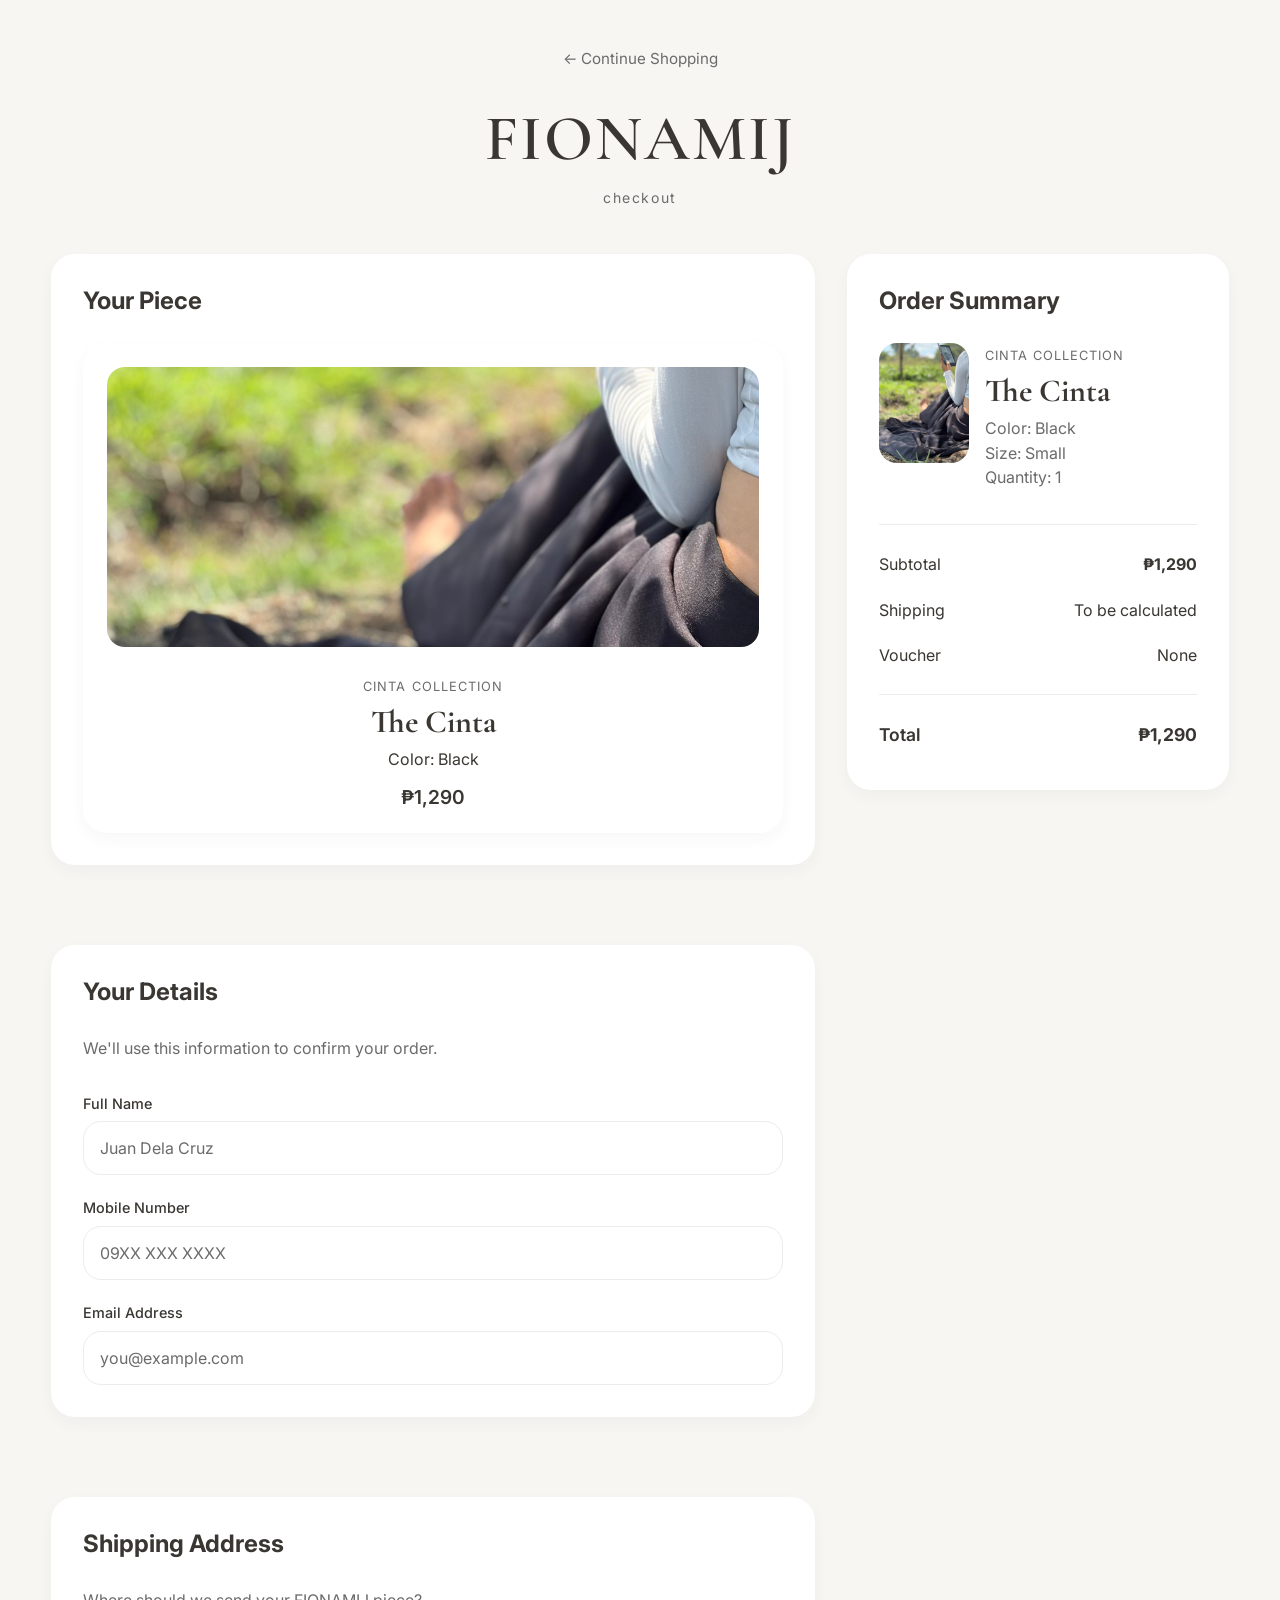
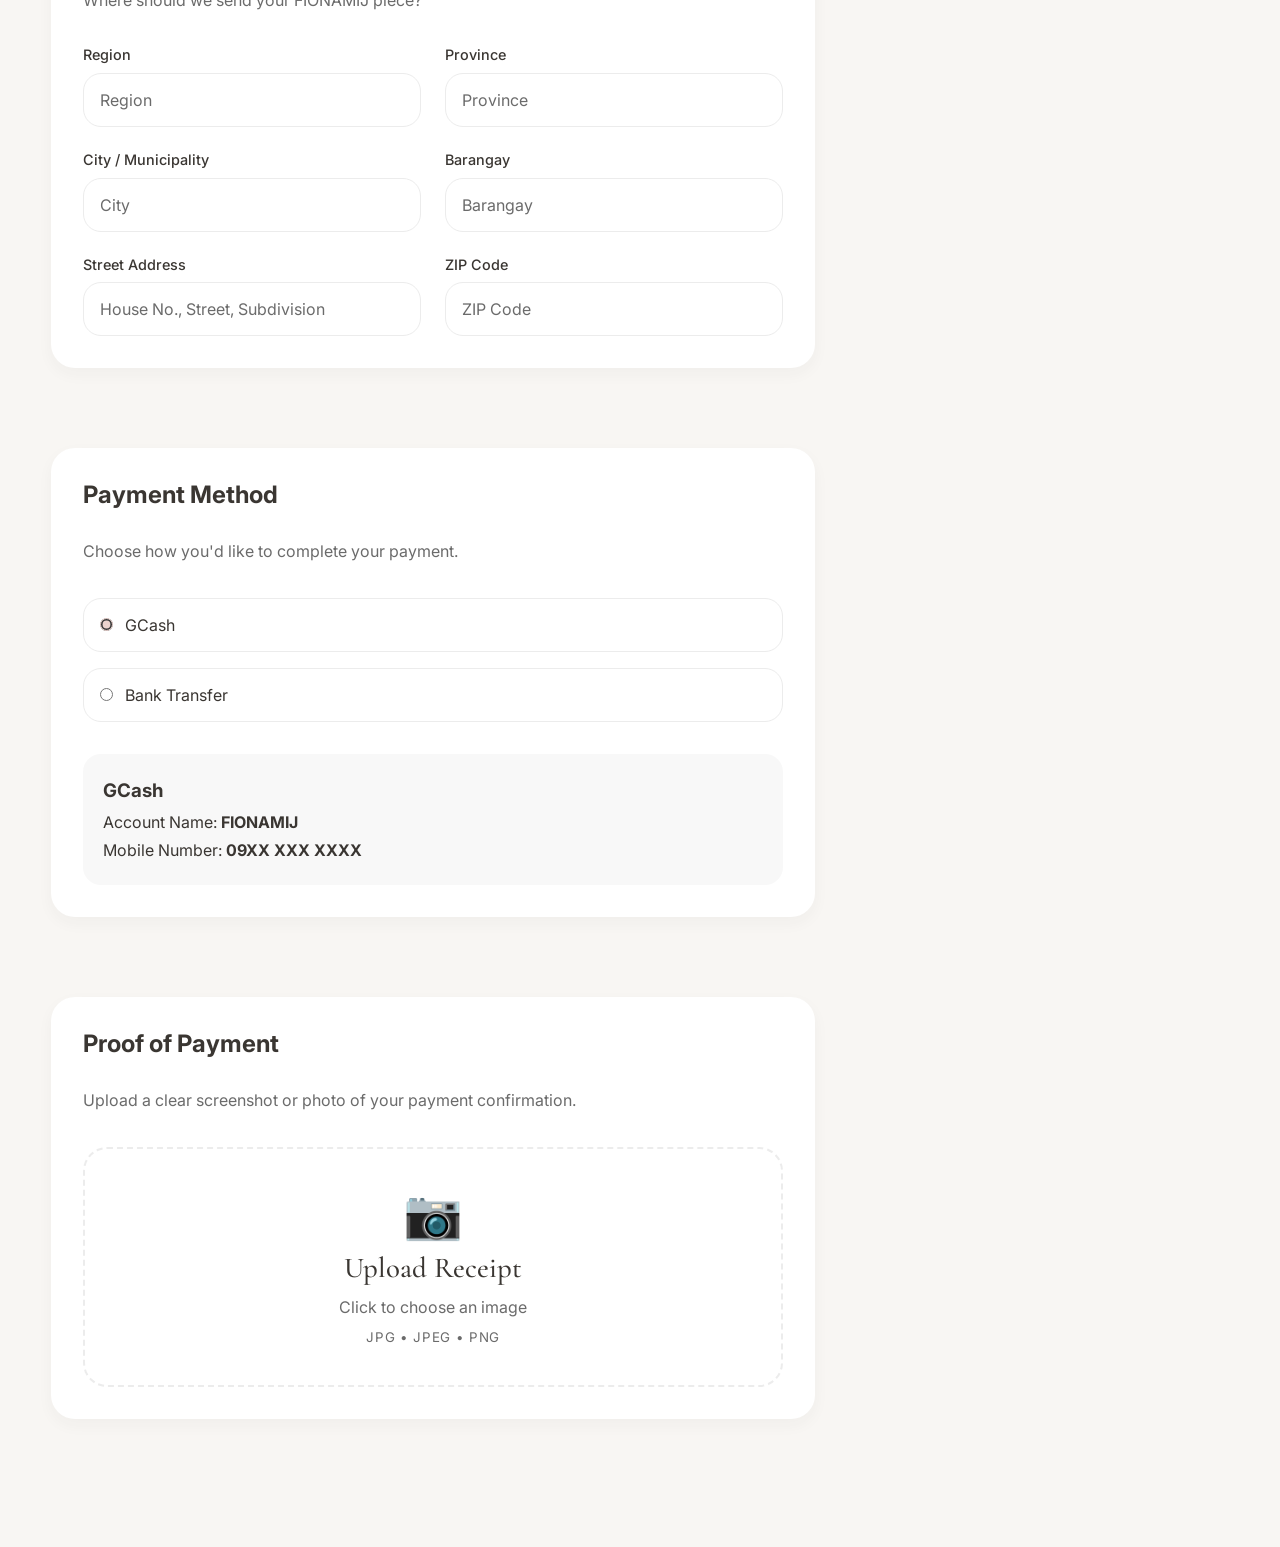
==== checkout.html @ 2c6d367d "FionamijV2: Front-end complete,BO archP" ====
<!DOCTYPE html>
<html lang="en">

<head>

    <meta charset="UTF-8">
    <meta name="viewport"
          content="width=device-width, initial-scale=1.0">

    <title>
        Checkout | FIONAMIJ
    </title>

    <!-- Google Fonts -->
    <link rel="preconnect"
          href="https://fonts.googleapis.com">

    <link rel="preconnect"
          href="https://fonts.gstatic.com"
          crossorigin>

    <link
        href="https://fonts.googleapis.com/css2?family=Cormorant+Garamond:wght@400;500;600&family=Inter:wght@300;400;500;600&display=swap"
        rel="stylesheet">

    <!-- CSS -->
    <link rel="stylesheet"
          href="assets/css/tokens.css">

    <link rel="stylesheet"
          href="assets/css/components.css">

    <link rel="stylesheet"
          href="assets/css/animations.css">

    <link rel="stylesheet"
          href="assets/css/style.css">

</head>

<body>

<main class="checkout-page">

     <div class="container">

        <!--==========================================
        CHECKOUT HEADER
        ==========================================-->

        <header class="checkout-header">

            <a href="index.html" class="back-link">

                ← Continue Shopping

            </a>

            <h1>

                FIONAMIJ

            </h1>

            <p class="tagline">

                Checkout

            </p>

        </header>

        <!--==========================================
        CHECKOUT LAYOUT
        ==========================================-->

        <div class="checkout-layout">

            <!--======================================
            MAIN CONTENT
            ======================================-->

            <div class="checkout-main">

                <!--======================================
                PRODUCT SUMMARY
                ======================================-->

                <section class="checkout-section">

                    <div class="checkout-card">

                        <h2 class="section-title">

                            Your Piece

                        </h2>

                        <div class="product-summary-card">

                            <div class="product-summary-image">

                                <img
                                    id="checkout-product-image"
                                    src="assets/images/cinta-black.jpg"
                                    alt="The Cinta wrap skirt in Black"
                                    loading="lazy"
                                    decoding="async">

                            </div>

                            <div class="product-summary-details">

                                <p class="product-collection">

                                    Cinta Collection

                                </p>

                                <h3 class="product-name">

                                    The Cinta

                                </h3>

                                <p class="product-color">

                                    Color:
                                    <span id="checkout-color">

                                        Black

                                    </span>

                                </p>

                                <p class="product-price">

                                    ₱1,290

                                </p>

                            </div>

                        </div>

                    </div>

                </section>

                <!--======================================
                CUSTOMER INFORMATION
                ======================================-->

                <section class="checkout-section">

                    <div class="checkout-card">

                        <h2 class="section-title">

                            Your Details

                        </h2>

                        <p class="checkout-description">

                            We'll use this information to confirm your order.

                        </p>

                        <form class="checkout-form">

                            <div class="form-group">

                                <label for="customer-name">

                                    Full Name

                                </label>

                                <input
                                    type="text"
                                    id="customer-name"
                                    name="customer-name"
                                    placeholder="Juan Dela Cruz"
                                    autocomplete="name"
                                    required>

                            </div>

                            <div class="form-group">

                                <label for="customer-mobile">

                                    Mobile Number

                                </label>

                                <input
                                    type="tel"
                                    id="customer-mobile"
                                    name="customer-mobile"
                                    placeholder="09XX XXX XXXX"
                                    autocomplete="tel"
                                    required>

                            </div>

                            <div class="form-group">

                                <label for="customer-email">

                                    Email Address

                                </label>

                                <input
                                    type="email"
                                    id="customer-email"
                                    name="customer-email"
                                    placeholder="you@example.com"
                                    autocomplete="email"
                                    required>

                            </div>

                        </form>

                    </div>

                </section>

                <!--==========================================
                SHIPPING ADDRESS
                 ==========================================-->

                <section class="checkout-section">

                    <div class="checkout-card">

                        <h2 class="section-title">

                            Shipping Address

                        </h2>

                        <p class="checkout-description">

                            Where should we send your FIONAMIJ piece?

                        </p>

                        <form class="checkout-form address-grid">

                            <div class="form-group">

                                <label for="region">

                                     Region

                                </label>

                                <input
                                    type="text"
                                    id="region"
                                     placeholder="Region">

                            </div>

                            <div class="form-group">

                                <label for="province">

                                        Province

                                </label>

                                <input
                                        type="text"
                                        id="province"
                                        placeholder="Province">

                            </div>

                            <div class="form-group">

                                <label for="city">

                                    City / Municipality

                                </label>

                                <input
                                        type="text"
                                        id="city"
                                        placeholder="City">

                            </div>

                            <div class="form-group">

                                <label for="barangay">

                                    Barangay

                                </label>

                                <input
                                        type="text"
                                        id="barangay"
                                        placeholder="Barangay">

                            </div>

                            <div class="form-group">

                                <label for="street">

                                    Street Address

                                </label>

                                <input
                                        type="text"
                                        id="street"
                                        placeholder="House No., Street, Subdivision">

                            </div>

                            <div class="form-group">

                                <label for="zipcode">

                                    ZIP Code

                                </label>

                                    <input
                                        type="text"
                                        id="zipcode"
                                        placeholder="ZIP Code">

                            </div>

                        </form>

                    </div>

                </section>

            

                <!--==========================================
                    PAYMENT METHOD
                ==========================================-->

                <section class="checkout-section">

                    <div class="checkout-card">

                        <h2 class="section-title">

                            Payment Method

                         </h2>

                        <p class="checkout-description">

                            Choose how you'd like to complete your payment.

                        </p>

                        <div class="payment-options">

                            <label class="payment-option">

                                <input
                                    type="radio"
                                    name="payment"
                                    value="GCash"
                                    checked>

                                <span>

                                    GCash

                                </span>

                            </label>

                            <label class="payment-option">

                                <input
                                    type="radio"
                                    name="payment"
                                    value="Bank Transfer">

                                <span>

                                    Bank Transfer

                                </span>

                            </label>

                        </div>

                        <div class="payment-details">

                            <h3>

                                GCash

                            </h3>

                            <p>

                                Account Name:
                                <strong>

                                    FIONAMIJ

                                </strong>

                            </p>

                            <p>

                                Mobile Number:
                                <strong>

                                    09XX XXX XXXX

                                </strong>

                            </p>

                        </div>

                     </div>

                </section>

                <!--==========================================
                    PROOF OF PAYMENT
                ==========================================-->

                <section class="checkout-section">

                    <div class="checkout-card">

                        <h2 class="section-title">

                            Proof of Payment

                        </h2>

                        <p class="checkout-description">

                            Upload a clear screenshot or photo of your payment confirmation.

                        </p>

                        <label
                            for="payment-proof"
                            class="upload-area">

                            <div class="upload-icon">

                                📷

                            </div>

                            <img
                                id="receipt-preview"
                                class="receipt-preview"
                                alt="Receipt Preview">
                                

                            <h3 id="upload-title">

                                Upload Receipt

                            </h3>

                            <p id="upload-description">

                                Click to choose an image

                            </p>

                            <small id="upload-formats">

                                JPG • JPEG • PNG

                            </small>

                            <p
                                id="upload-status"
                                class="upload-status">

                                ✓ Receipt uploaded

                            </p>

                            <input
                                type="file"
                                id="payment-proof"
                                accept="image/*"
                                hidden>

                        </label>

                    </div>

                </section>

            </div>

                <!--======================================
                SIDEBAR
                ======================================-->

            <aside class="checkout-sidebar">

                <!--==================================
                ORDER SUMMARY
                ==================================-->
                <section class="checkout-section">

                    <div class="checkout-card">

                        <h2 class="section-title">

                            Order Summary

                        </h2>


                        <div class="summary-product">

                            <img
                            id="summary-product-image"
                            src="assets/images/cinta-black.jpg"
                            alt="The Cinta"
                            class="summary-image">

                            <div class="summary-details">

                                <p class="product-collection">

                                    Cinta Collection

                                </p>

                                <h3 class="product-name">

                                    The Cinta

                                </h3>

                                <p>

                                    Color:
                                    <span id="summary-color">

                                        Black

                                    </span>

                                </p>

                                <p>

                                    Size:
                                    <span id="summary-size">

                                        Small

                                    </span>

                                </p>

                                <p>

                                    Quantity:
                                    <span id="summary-quantity">

                                        1

                                    </span>

                                </p>

                            </div>

                        </div>
  
                        <hr>

                        <div class="summary-row">

                            <span>

                                Subtotal

                            </span>

                            <strong id="summary-subtotal">

                                ₱1,290

                            </strong>   

                        </div>

                        <div class="summary-row">

                            <span>

                                Shipping

                            </span>

                            <span>

                                To be calculated

                            </span>

                        </div>

                        <div class="summary-row">

                            <span>

                                Voucher

                            </span>

                            <span>

                                None

                            </span>

                        </div>

                        <hr>

                        <div class="summary-row total">

                            <span>

                                Total

                            </span>

                            <strong id="summary-total">

                                ₱1,290

                            </strong>

                        </div>

                    </div>

                </section>

            </aside>

        </div>

    </div>

</main>

<script src="assets/js/utils.js" defer></script>
<script src="assets/js/api.js" defer></script>
<script src="assets/js/ui.js" defer></script>
<script src="assets/js/checkout.js" defer></script>

</body>

</html>
---- assets/css/tokens.css ----
/*==========================================
  FIONAMIJ DESIGN SYSTEM
==========================================*/

:root{

    /* ==========================
       BRAND COLORS
    ========================== */

    --color-ivory: #F8F6F3;
    --color-sage: #C7D2C0;
    --color-blush: #EBD2CE;
    --color-sand: #E6D7C3;

    /* ==========================
       SEMANTIC COLORS
    ========================== */

    --bg: var(--color-ivory);
    --surface: #FFFFFF;

    --primary: var(--color-blush);
    --secondary: var(--color-sage);
    --accent: var(--color-sand);

    --text: #3A3632;
    --text-light: #6B6B6B;

    --border: #ECECEC;

    /* ==========================
       NEUTRALS
    ========================== */

    --white: #FFFFFF;
    --black: #2B2B2B;

    --gray-100: #F8F8F8;
    --gray-200: #ECECEC;
    --gray-300: #DADADA;
    --gray-500: #8A8A8A;

    /* ==========================
       BORDER RADIUS
    ========================== */

    --radius-sm: 12px;
    --radius-md: 18px;
    --radius-lg: 24px;

    /* ==========================
       SHADOWS
    ========================== */

    --shadow-sm: 0 6px 16px rgba(43,43,43,.04);
    --shadow-md: 0 12px 28px rgba(43,43,43,.06);
    --shadow-lg: 0 18px 40px rgba(43,43,43,.08);

    /* ==========================
       ANIMATION
    ========================== */

    --transition-fast: .2s ease;
    --transition: .3s ease;
    --transition-slow: .5s ease;

}

/*==========================================
  DARK MODE
==========================================*/

@media (prefers-color-scheme: dark){

:root{

    --bg: #171717;
    --surface: #242424;

    --text: #F7F7F7;
    --text-light: #BDBDBD;

    --border: #3A3A3A;

}

}
---- assets/css/components.css ----
.card{

background:var(--surface);

border-radius:var(--radius-lg);

box-shadow:var(--shadow);

padding:24px;

margin-top:32px;

}

/*==========================================
FORM COMPONENTS
==========================================*/

.checkout-description{

    color:var(--text-light);
    line-height:1.8;
    margin-bottom:2rem;

}

.checkout-form{

    display:flex;
    flex-direction:column;
    gap:1.5rem;

}

.form-group{

    display:flex;
    flex-direction:column;
    gap:.6rem;

}

.form-group label{

    font-size:.9rem;
    font-weight:500;

}

.form-group input{

    width:100%;

    padding:1rem;

    border:1px solid var(--border);

    border-radius:var(--radius-md);

    background:var(--surface);

    color:var(--text);

    font:inherit;

    transition:var(--transition);

}

.form-group input::placeholder{

    color:var(--text-light);

}

.form-group input:focus{

    outline:none;

    border-color:var(--primary);

    box-shadow:0 0 0 4px rgba(235,210,206,.25);

}

/*==========================================
CHECKOUT CARD
==========================================*/

.checkout-card{

    background:var(--surface);

    padding:2rem;

    border-radius:var(--radius-lg);

    box-shadow:var(--shadow-sm);

}

/*==========================================
ORDER SUMMARY
==========================================*/

.summary-product{

    display:flex;
    gap:1rem;
    align-items:flex-start;
    margin-bottom:2rem;

}

.summary-image{

    width:90px;
    aspect-ratio:3/4;
    object-fit:cover;
    border-radius:var(--radius-md);

}

.summary-details{

    flex:1;

}

.summary-details p{

    margin:.3rem 0;
    color:var(--text-light);

}

.summary-row{

    display:flex;
    justify-content:space-between;
    align-items:center;
    padding:.8rem 0;

}

.summary-row.total{

    font-size:1.1rem;
    font-weight:600;

}

.checkout-card hr{

    border:none;
    border-top:1px solid var(--border);
    margin:1rem 0;

}

/*==========================================
PAYMENT
==========================================*/

.payment-options{

    display:flex;
    flex-direction:column;
    gap:1rem;
    margin-bottom:2rem;

}

.payment-option{

    display:flex;
    align-items:center;
    gap:.75rem;

    padding:1rem;

    border:1px solid var(--border);

    border-radius:var(--radius-md);

    cursor:pointer;

    transition:var(--transition);

}

.payment-option:hover{

    border-color:var(--primary);

}

.payment-option input{

    accent-color:var(--primary);

}

.payment-details{

    background:var(--gray-100);

    padding:1.25rem;

    border-radius:var(--radius-md);

    line-height:1.8;

}
/*==========================================
PROOF OF PAYMENT
==========================================*/

.upload-area{

    display:flex;
    flex-direction:column;

    justify-content:center;
    align-items:center;

    gap:.75rem;

    min-height:240px;

    padding:2.5rem;

    border:2px dashed var(--border);

    border-radius:var(--radius-lg);

    background:var(--surface);

    cursor:pointer;

    text-align:center;

    transition:
        border-color .3s ease,
        background .3s ease,
        transform .3s ease;

}

.upload-area:hover{

    border-color:var(--primary);

    background:rgba(235,207,203,.12);

    transform:translateY(-2px);

}

.upload-icon{

    font-size:3rem;

    line-height:1;

}

.upload-area h3{

    font-family:'Cormorant Garamond',serif;

    font-size:1.8rem;

    font-weight:500;

    margin:0;

}

.upload-area p{

    color:var(--text-light);

    margin:0;

}

.upload-area small{

    color:var(--text-light);

    letter-spacing:.05em;

}
/*==========================================
RECEIPT PREVIEW
==========================================*/
.receipt-preview{

    display:none;

   max-width:75%;

    max-height:240px;

    object-fit:contain;

    border-radius:16px;

    margin-bottom:1rem;

    transition:.35s ease;

}
/*==========================================
UPLOAD STATUS
==========================================*/

.upload-status{

    display:none;

    margin-top:1rem;

    font-size:.95rem;

    font-weight:600;

    color:#6F8A6B;

}
#upload-title{

    cursor:pointer;

    transition:.25s ease;

}

#upload-title:hover{

    opacity:.7;

}
---- assets/css/animations.css ----
@keyframes fadeUp{

from{

opacity:0;

transform:translateY(20px);

}

to{

opacity:1;

transform:none;

}

}
---- assets/css/style.css ----
*{



    margin:0;

    padding:0;

    box-sizing:border-box;

}

/*==========================================
LAYOUT
==========================================*/



body{

    background:var(--bg);

    color:var(--text);

    font-family:'Inter',sans-serif;

    transition:var(--transition);

    min-height:100vh;

}

.container{

    width:min(1200px, 92%);

    margin-inline:auto;
}

img{

    display:block;

    max-width:100%;

    height:auto;

}



/*==========================================
TYPOGRAPHY
==========================================*/



h1{

    font-family:'Cormorant Garamond',serif;

    font-size:clamp(2.5rem, 5vw, 4rem);

    font-weight:600;

    letter-spacing:2px;

    text-align:center;
}

.tagline{

    text-align:center;

    margin-top:12px;

    margin-bottom:20px;

    color:var(--text-light);

    font-size:14px;

    letter-spacing:1.6px;

    text-transform:lowercase;



}
/*==========================================
 HERO
==========================================*/
.hero{

    min-height:100vh;

    display:flex;

    flex-direction:column;

    justify-content:center;

    align-items:center;

    text-align:center;

    gap:1.75rem;

    padding:2rem;

}

.hero-image{

    width:min(88vw, 360px);

    max-width:320px;

    aspect-ratio:3 / 4;

    background:var(--color-sand);

    border-radius:var(--radius-lg);

    box-shadow:var(--shadow-md);

    overflow:hidden;

    border:1px solid rgba(0,0,0,.04);

}

.hero-title{

    font-family: 'Cormorant Garamond', serif;

    font-size: clamp(2rem, 6vw, 3.2rem);

    font-weight: 500;

    line-height: 1.15;

    letter-spacing: -0.02em;

    max-width: 12ch;

    text-align: center;

    margin: 0 auto;

}

.primary-btn{

     background:var(--primary);

     color:var(--text);

     border:none;

     padding:18px 38px;

     border-radius:999px;

     font-size:.95rem;

     font-weight:600;

     cursor:pointer;

     min-width:220px;

     letter-spacing:.4px;

     box-shadow:var(--shadow-sm);

     transition:

        transform .35s ease,

        box-shadow .35s ease,

        background .35s ease;

}

.primary-btn:hover{

    transform:translateY(-4px);

    box-shadow:var(--shadow-lg);
}

/*==========================================

 COLLECTION STORY

==========================================*/



.collection-story{

    padding-block:7rem;

    padding-inline:2rem;

    max-width:640px;

    margin:auto;

    text-align:center;

}

.eyebrow{

    letter-spacing:.25em;

    font-size:.75rem;

    color:var(--text-light);

    margin-bottom:1rem;
}

.collection-story h2{

    font-family:'Cormorant Garamond',serif;

    font-size:clamp(2.2rem,6vw,3.5rem);

    margin-bottom:.5rem;
}

.collection-story h3{

    font-size:1rem;

    font-weight:500;

    color:var(--primary);

    margin-bottom:2rem;



}

.story{

    line-height:2;

    color:var(--text-light);

    max-width:520px;

    margin:auto;
}
/*==========================================
PIECES
==========================================*/
.pieces{
    padding-block:7rem ;

    padding-inline:2rem;

    text-align:center;
}
.pieces h2{
    font-family:'Cormorant Garamond', serif;

    font-size:clamp(2rem,6vw,3rem);

    margin-top:.5rem;

    margin-bottom:1rem;



}
.pieces-intro{
    max-width:34rem;

    margin:0 auto 3rem;

    line-height:1.8;

    color:var(--text-light);



}

.pieces-grid{
    display:grid;

    grid-template-columns:

        repeat(auto-fit, minmax(300px, 1fr));

    gap:2.5rem;



}
.piece-card{
    display:flex;

    flex-direction:column;

    align-items:center;

    gap:1rem;

    transition:

        transform .35s ease,

        box-shadow .35s ease;
}
.piece-image{
    width:100%;

    max-width:360px;

    aspect-ratio:3/4;

    background:var(--surface);

    border-radius:var(--radius-lg);

    display:flex;

    justify-content:center;

    align-items:center;

    color:var(--text-light);

    box-shadow:var(--shadow-sm);

    overflow: hidden;

    transition:

        box-shadow .35s ease,

        transform .35s ease;
}



.piece-name{
    font-family:'Cormorant Garamond',serif;

    font-size:2rem;

    font-weight:500;

    line-height:1.1;

    letter-spacing:-.02em;
}
.piece-color{
    color:var(--text-light);



}



.piece-price{
    font-weight:600;

    font-size:1.2rem;

    letter-spacing:.03em;
}

.piece-options{
    display:flex;

    flex-direction:column;

    align-items:center;

    gap:.75rem;
}
.option-label{
    font-size:.8rem;

    letter-spacing:.12em;

    text-transform:uppercase;

    color:var(--text-light);
}



.piece-colors{
    display:flex;

    gap:1rem;



}
.color-swatch{
    width:24px;

    height:24px;

    border-radius:50%;

    border:2px solid transparent;

    cursor:pointer;

    transition: 

        transform .25s ease,

        box-shadow .25s ease,

        outline-offset .25s ease;

}
.black{
    background:#1F1F1F;



}



.sage{
    background:#B8C5B1;



}



.ivory{
    background:#F7F3EC;

    border:1px solid rgba(0,0,0,.08);



}



.blush{
    background:#EBCFCB;
}



.color-swatch.active{
    outline:1.5px solid rgba(58,54,50,.35);

    outline-offset:4px;

    transform:scale(1.05);
}

.selected-color{
    font-weight:500;

    color:var(--text);

    margin-top:.5rem;
}



.piece-image img{
    width:100%;

    height:100%;

    object-fit:cover;

    display:block;

    opacity:1;

    transition:

        transform .6s ease,

        opacity .25s ease;

}        
.section-title{
    margin-bottom:1.75rem;



}



/*==========================================
HOVER EFFECTS
==========================================*/
.piece-card:hover{
     transform:translateY(-4px);



}



.piece-card:hover .piece-image{
    box-shadow:var(--shadow-md);



}
.piece-card:hover .piece-image img{
    transform:scale(1.03);


}
.color-swatch:hover{
    transform:scale(1.08);



}



/*==========================================
ACCESSIBILITY
==========================================*/
:focus-visible{
    outline:2px solid var(--primary);

    outline-offset:4px;

    border-radius:6px;



}

@media (prefers-reduced-motion: reduce){



    *,

    *::before,

    *::after{



        animation:none !important;

        transition:none !important;

        scroll-behavior:auto !important;



    }



}

/*==========================================
CHECKOUT PAGE
==========================================*/
.checkout-page{

    min-height:100vh;

    background:var(--bg);

    padding-block:3rem 5rem;


}
.checkout-page .container{

    width:min(1200px,92%);

    margin-inline:auto;

}
.checkout-header{

    text-align:center;

    margin-bottom:3rem;

}
.back-link{

    display:inline-block;

    margin-bottom:2rem;

    color:var(--text-light);

    text-decoration:none;

    font-size:.95rem;

    transition:var(--transition);

}
.back-link:hover{

    color:var(--text);

}
.checkout-section{

    margin-bottom:3rem;

}
/*==========================================
PRODUCT SUMMARY
==========================================*/

.product-summary-card{

    display:flex;

    flex-direction:column;

    gap:2rem;

    background:var(--surface);

    padding:1.5rem;

    border-radius:var(--radius-lg);

    box-shadow:var(--shadow-sm);

}

.product-summary-image{

    overflow:hidden;

    border-radius:var(--radius-md);

}

.product-summary-image img{

    width:100%;

    height:280px;

    display:block;

    object-fit:cover;

    object-position:center center;

}

.product-summary-details{

    text-align:center;

}

.product-collection{

    color:var(--text-light);

    letter-spacing:.08em;

    font-size:.8rem;

    text-transform:uppercase;

}

.product-name{

    font-family:'Cormorant Garamond',serif;

    font-size:2rem;

    margin:.5rem 0;

}

.product-price{

    margin-top:1rem;

    font-weight:600;

    font-size:1.2rem;

}

/*==========================================
CHECKOUT RESPONSIVE LAYOUT
==========================================*/

.checkout-layout{

    display:grid;

    gap:2rem;


}
.checkout-main{

    display:flex;

    flex-direction:column;

    gap:2rem;


}
.checkout-sidebar{

    display:flex;

    flex-direction:column;

    gap:2rem;


}
@media (min-width:992px){

    .checkout-layout{

        grid-template-columns:2fr 1fr;

        align-items:start;

    }

    .checkout-sidebar{

        position:sticky;

        top:2rem;

        align-self:start;

    }

}

/*==========================================
RESPONSIVE FORM GRID
==========================================*/

.address-grid{

    display:grid;
    gap:1.5rem;

}

@media (min-width:768px){

    .address-grid{

        grid-template-columns:repeat(2,1fr);

    }

    .form-group.full-width{

        grid-column:1 / -1;

    }

}
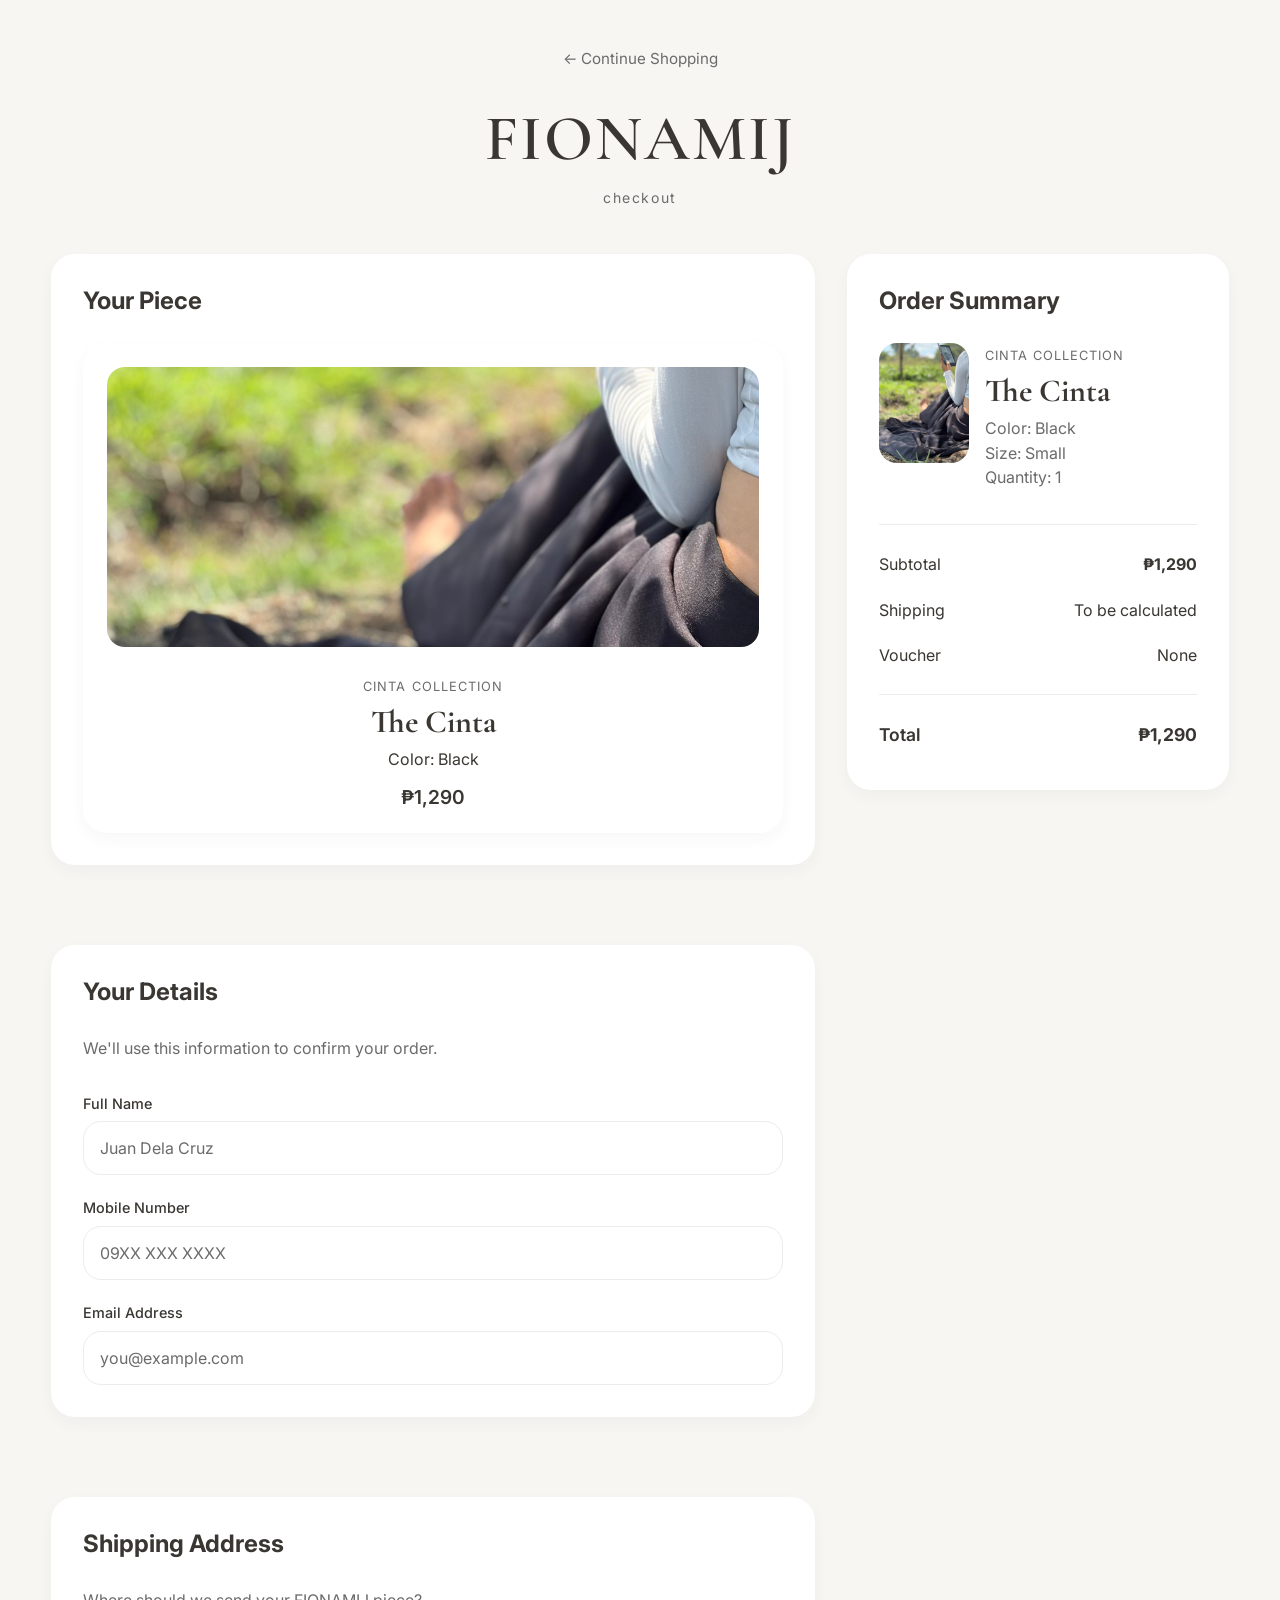
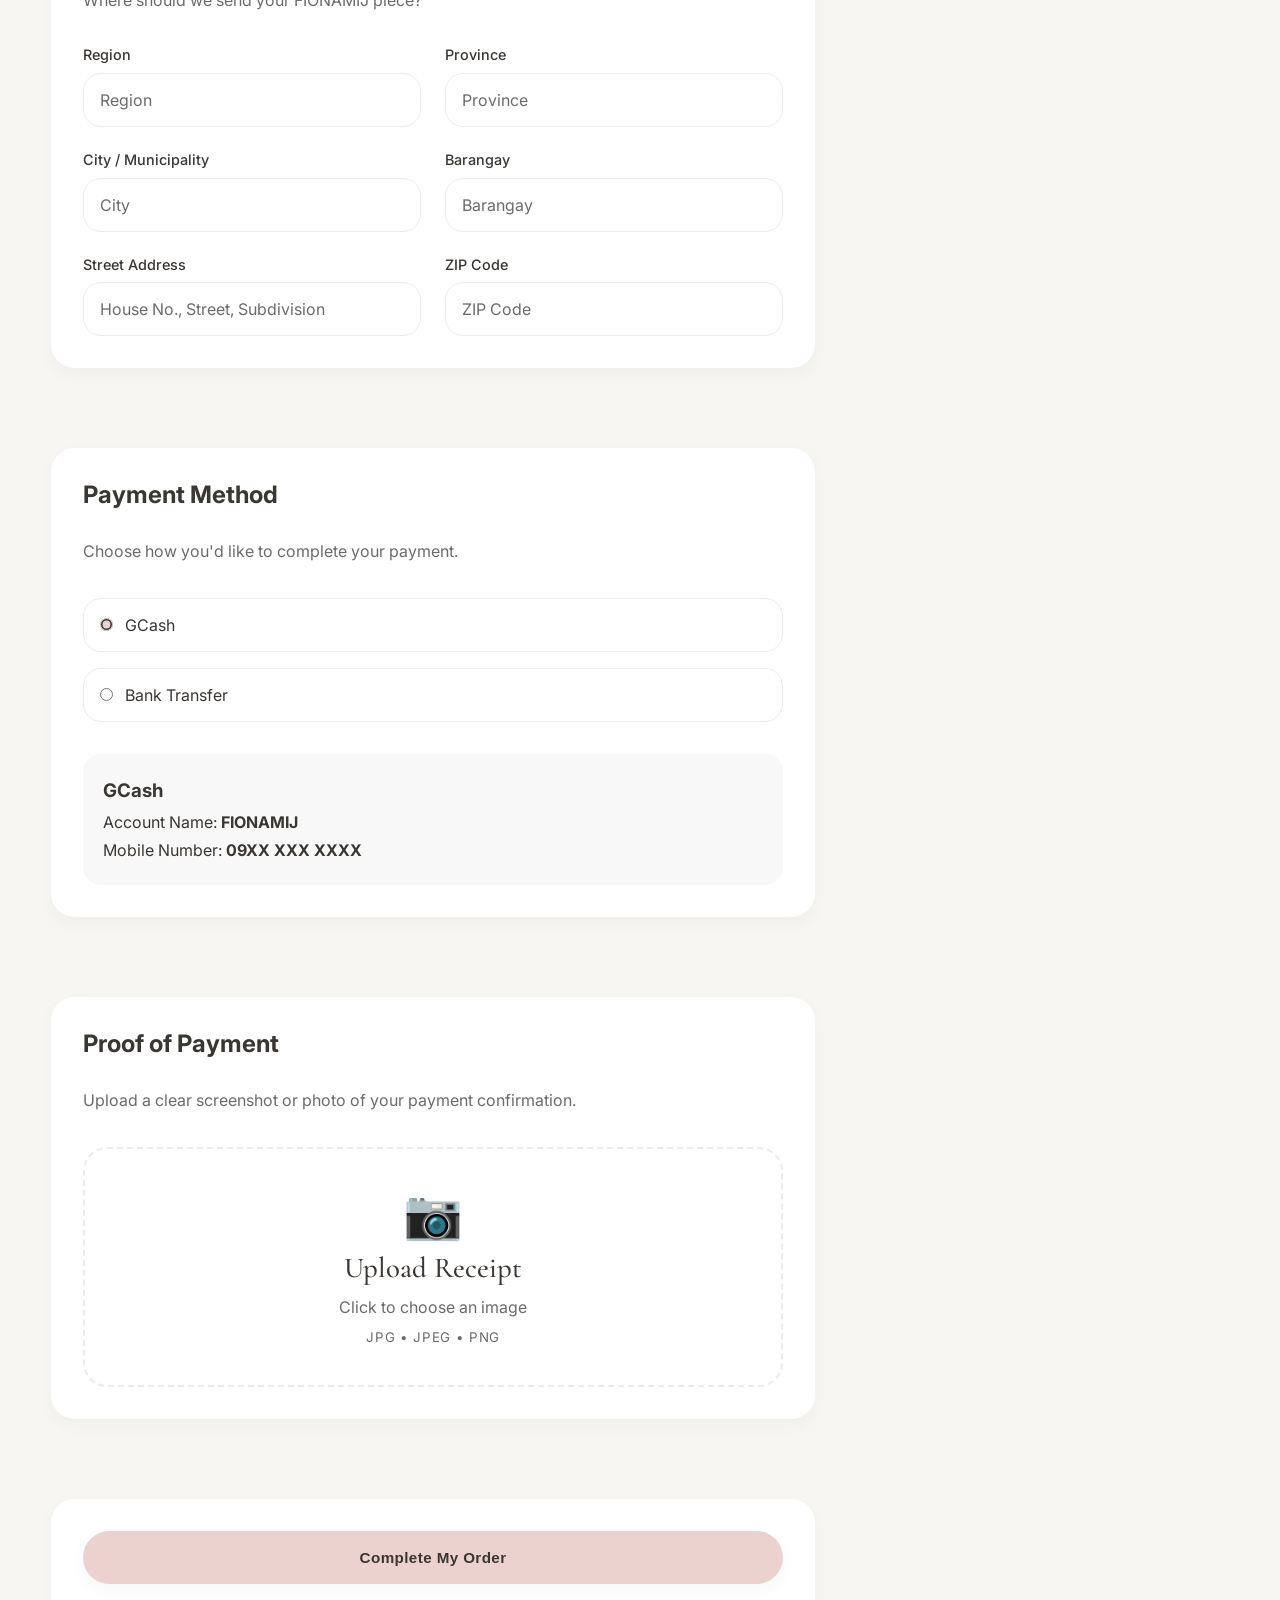
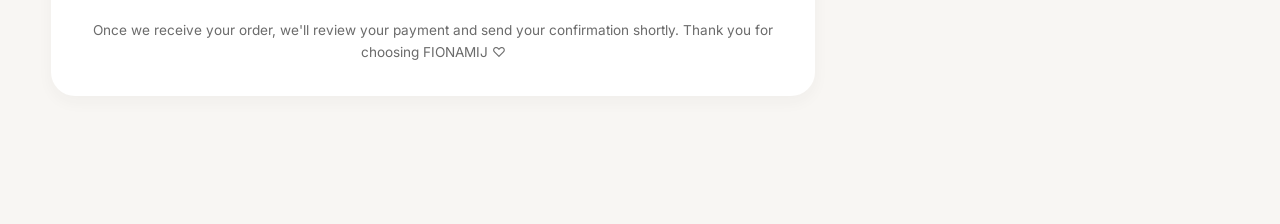
==== commit 7a320045: "FionamijV2: Checkout validation" ====
--- a/checkout.html
+++ b/checkout.html
@@ -515,6 +515,33 @@
 
                 </section>
 
+                <!--==========================================
+                 COMPLETE ORDER
+                ==========================================-->
+
+                <section class="checkout-section">
+
+                    <div class="checkout-card checkout-submit">
+
+                        <button
+                            type="button"
+                            id="complete-order"
+                            class="primary-btn">
+
+                            Complete My Order
+
+                        </button>
+
+                        <p class="checkout-note">
+
+                            Once we receive your order, we'll review your payment and send your confirmation shortly. Thank you for choosing FIONAMIJ ♡
+
+                        </p>
+
+                    </div>
+
+                </section>
+
             </div>
 
                 <!--======================================
--- a/assets/css/components.css
+++ b/assets/css/components.css
@@ -299,7 +299,7 @@
 
     display:none;
 
-   max-width:75%;
+    max-width:75%;
 
     max-height:240px;
 
@@ -341,4 +341,34 @@
 
     opacity:.7;
 
+}
+
+/*==========================================
+CHECKOUT SUBMIT
+==========================================*/
+
+.checkout-submit{
+
+    text-align:center;
+
+}
+
+.checkout-submit .primary-btn{
+
+    width:100%;
+
+    margin-bottom:1.25rem;
+
+}
+
+.checkout-note{
+
+    margin-top:1rem;
+
+    font-size:.85rem;
+
+    color:var(--text-light);
+
+    line-height:1.6;
+
 }
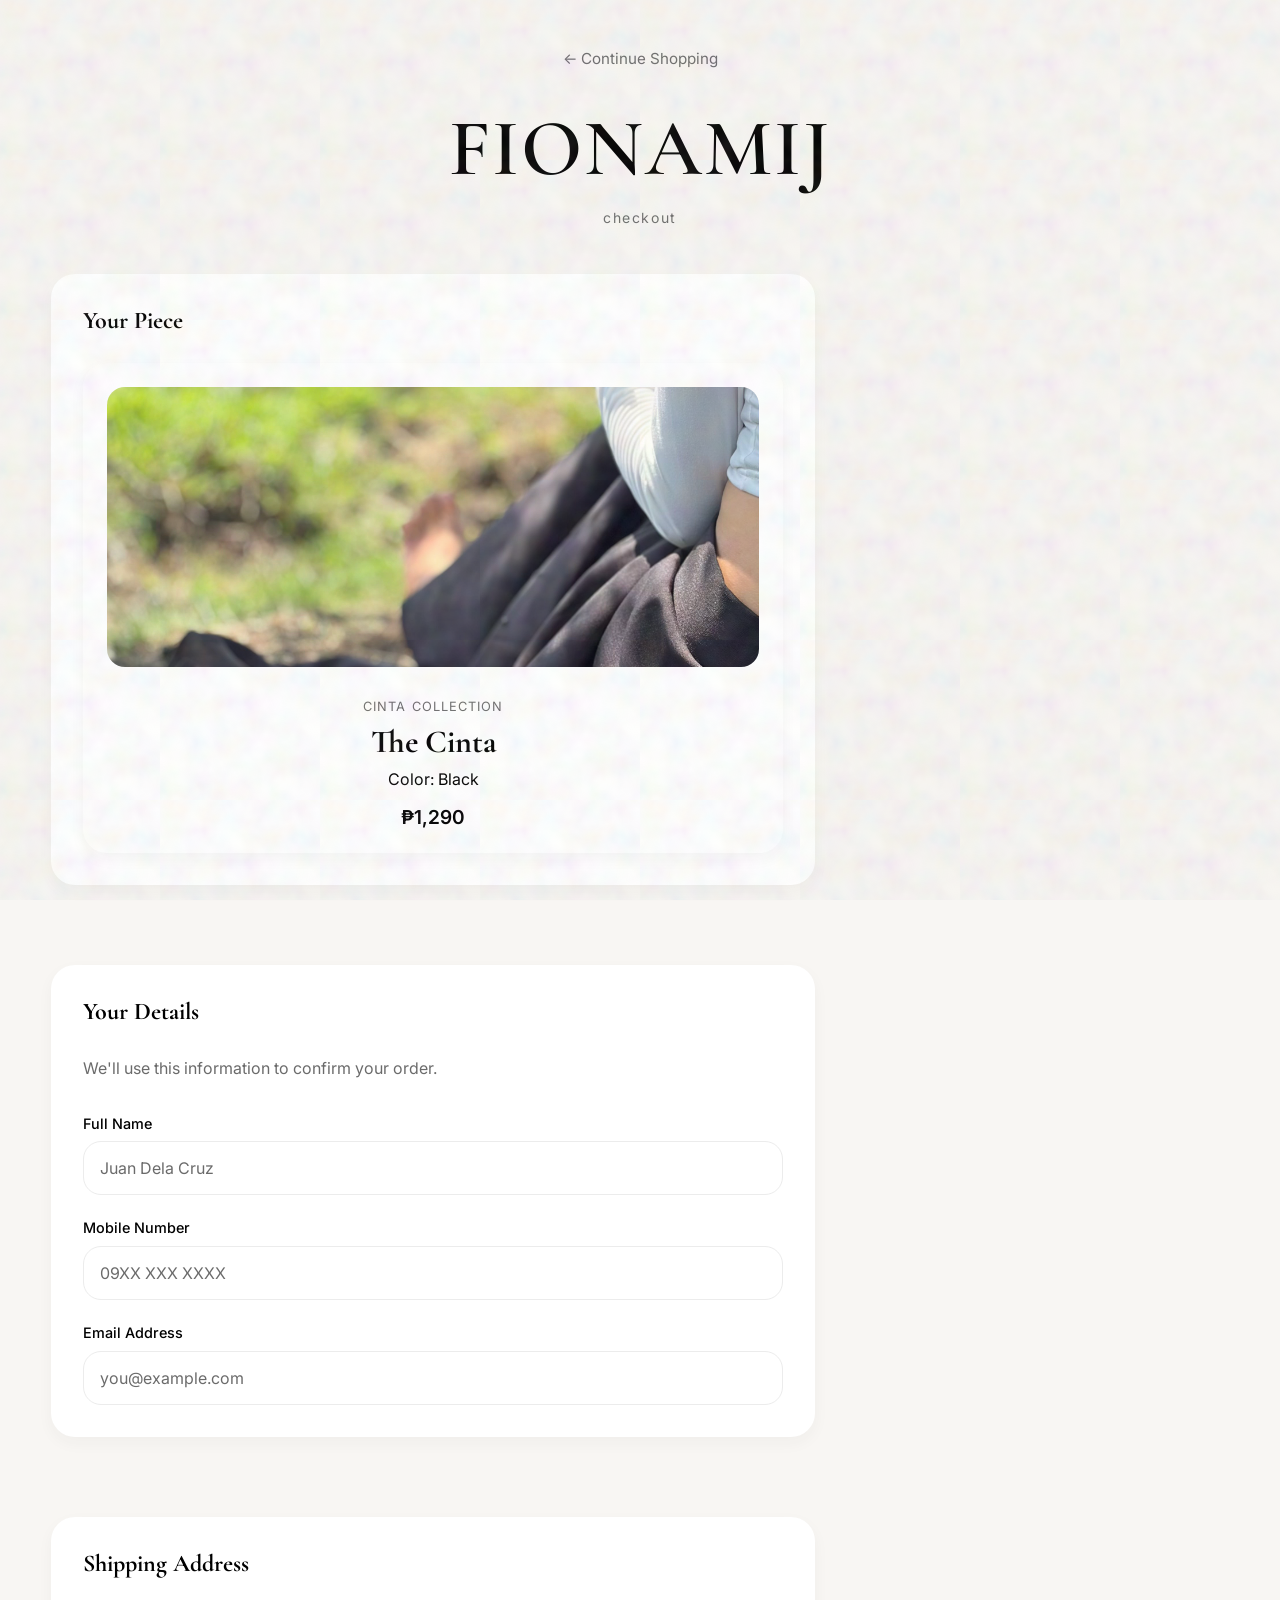
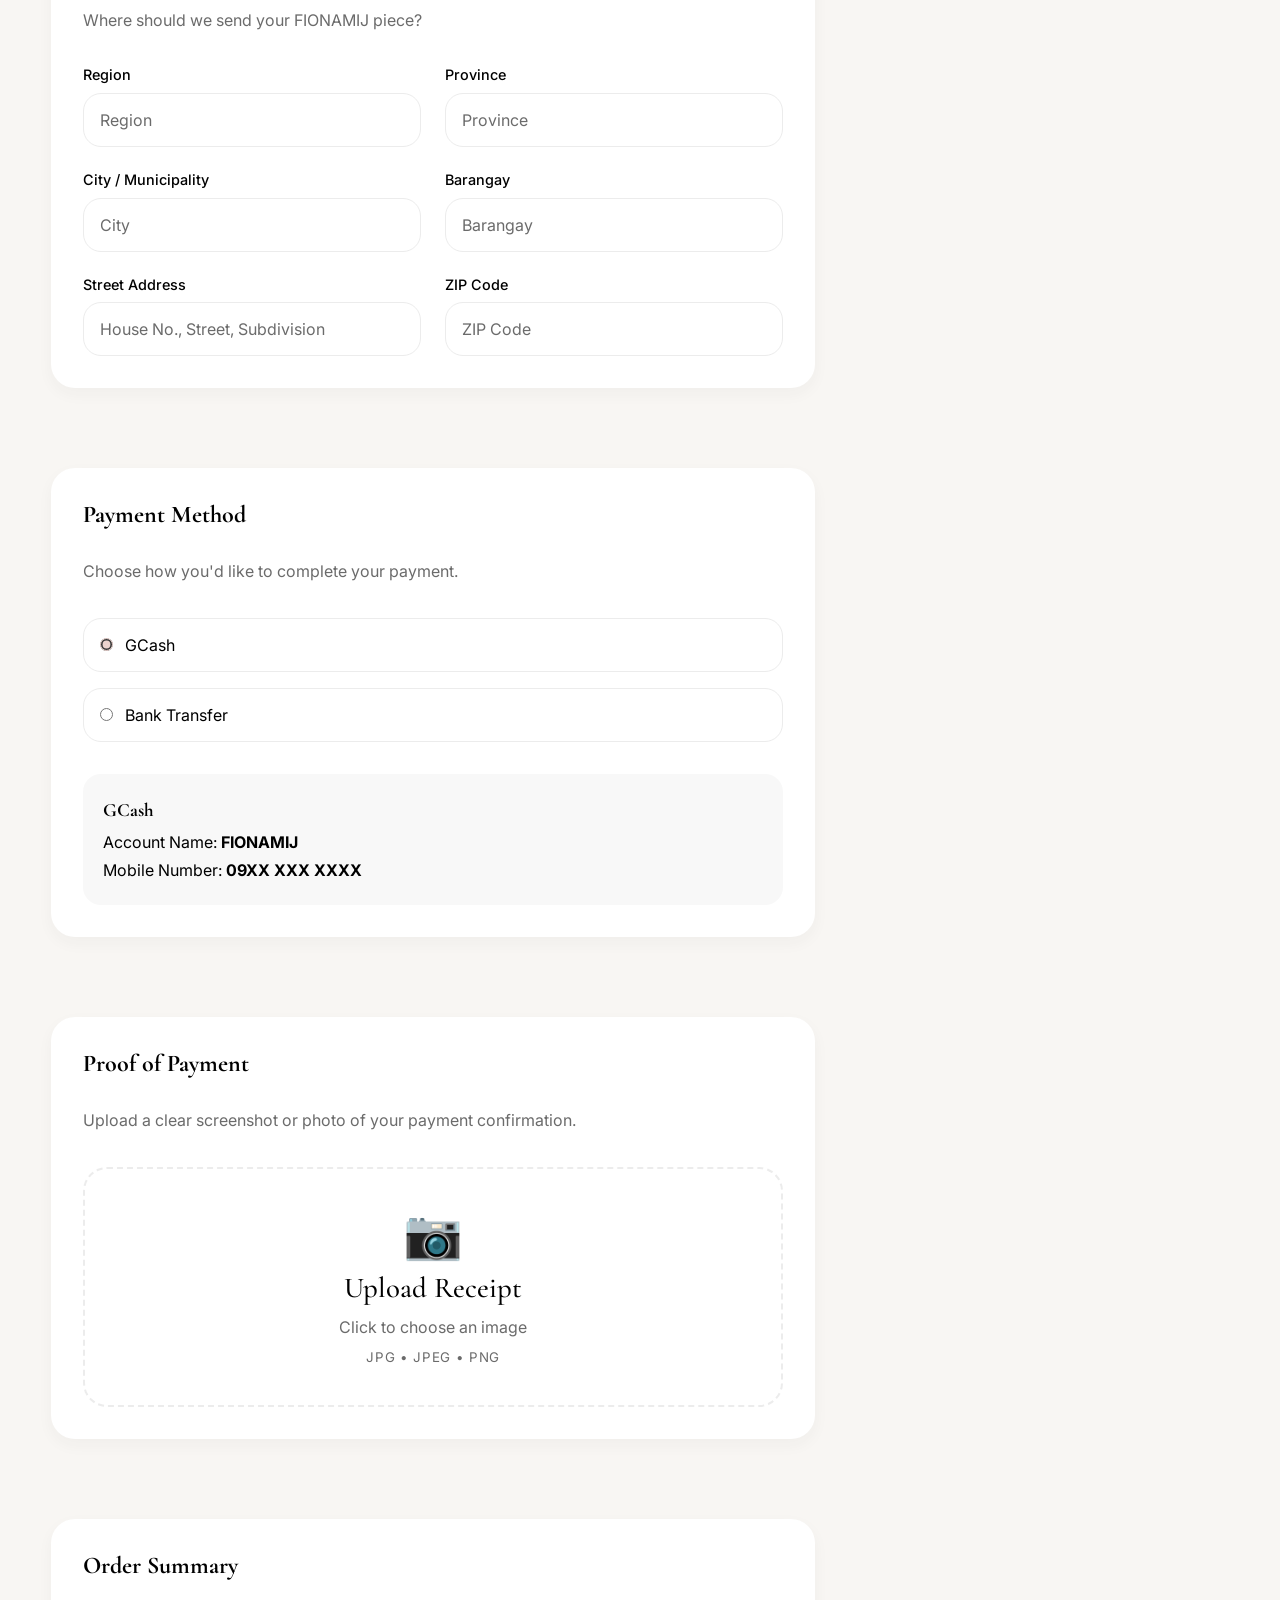
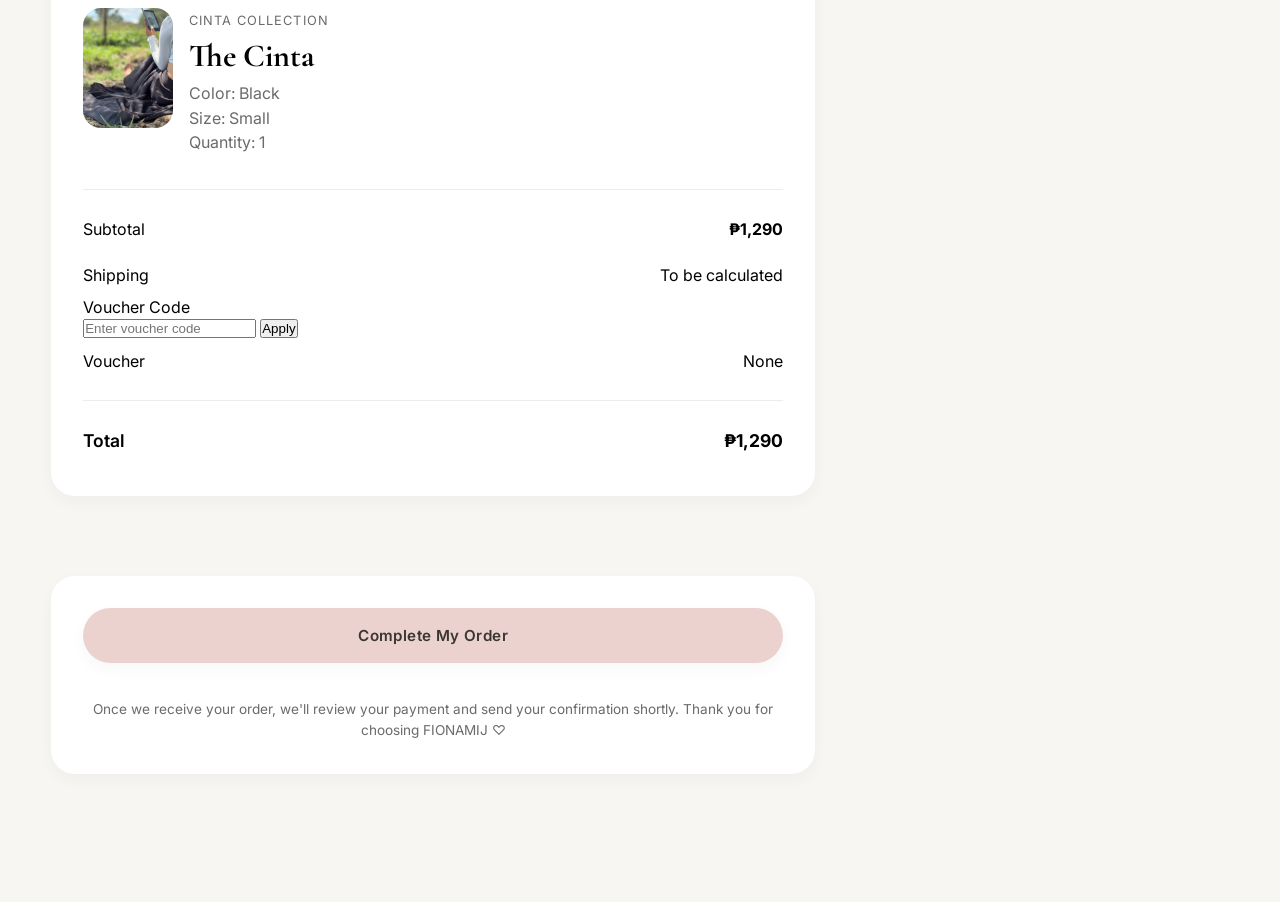
==== commit 1a2ded2f: "Fionamij: Layout DB and Voucher Functions" ====
--- a/checkout.html
+++ b/checkout.html
@@ -405,9 +405,10 @@
 
                         </div>
 
-                        <div class="payment-details">
-
-                            <h3>
+                        <div class="payment-details"
+                                id="payment-details">
+
+                            <h3 id= "payment-details-title">
 
                                 GCash
 
@@ -415,22 +416,24 @@
 
                             <p>
 
-                                Account Name:
-                                <strong>
-
+                                <span id="payment-account-label">
+                                    Account Name:
+                                </span>
+
+                                <strong id="payment-account-name">
                                     FIONAMIJ
-
                                 </strong>
 
                             </p>
 
                             <p>
 
-                                Mobile Number:
-                                <strong>
-
+                                <span id="payment-number-label">
+                                    Mobile Number:
+                                </span>
+
+                                <strong id="payment-number">
                                     09XX XXX XXXX
-
                                 </strong>
 
                             </p>
@@ -515,44 +518,6 @@
 
                 </section>
 
-                <!--==========================================
-                 COMPLETE ORDER
-                ==========================================-->
-
-                <section class="checkout-section">
-
-                    <div class="checkout-card checkout-submit">
-
-                        <button
-                            type="button"
-                            id="complete-order"
-                            class="primary-btn">
-
-                            Complete My Order
-
-                        </button>
-
-                        <p class="checkout-note">
-
-                            Once we receive your order, we'll review your payment and send your confirmation shortly. Thank you for choosing FIONAMIJ ♡
-
-                        </p>
-
-                    </div>
-
-                </section>
-
-            </div>
-
-                <!--======================================
-                SIDEBAR
-                ======================================-->
-
-            <aside class="checkout-sidebar">
-
-                <!--==================================
-                ORDER SUMMARY
-                ==================================-->
                 <section class="checkout-section">
 
                     <div class="checkout-card">
@@ -657,6 +622,38 @@
 
                         </div>
 
+                        <!-- VOUCHER -->
+
+                        <div class="voucher-box">
+
+                            <label for="voucher-code">
+                                Voucher Code
+                            </label>
+
+                            <div class="voucher-input-row">
+
+                                <input
+                                    type="text"
+                                    id="voucher-code"
+                                    placeholder="Enter voucher code"
+                                    autocomplete="off">
+                                <button
+                                    type="button"
+                                    id="apply-voucher"
+                                    class="secondary-btn">
+                                    Apply
+
+                                </button>
+
+                            </div>
+                            <p
+                                id="voucher-message"
+                                class="voucher-message"
+                                aria-live="polite">
+                            </p>
+
+                        </div>
+
                         <div class="summary-row">
 
                             <span>
@@ -695,7 +692,34 @@
 
                 </section>
 
-            </aside>
+                <!--==========================================
+                 COMPLETE ORDER
+                ==========================================-->
+
+                <section class="checkout-section">
+
+                    <div class="checkout-card checkout-submit">
+
+                        <button
+                            type="button"
+                            id="complete-order"
+                            class="primary-btn">
+
+                            Complete My Order
+
+                        </button>
+
+                        <p class="checkout-note">
+
+                            Once we receive your order, we'll review your payment and send your confirmation shortly. Thank you for choosing FIONAMIJ ♡
+
+                        </p>
+
+                    </div>
+
+                </section>
+
+            </div>
 
         </div>
 
@@ -708,6 +732,30 @@
 <script src="assets/js/ui.js" defer></script>
 <script src="assets/js/checkout.js" defer></script>
 
+<!-- VOUCHER MODAL -->
+<div id="voucher-modal" class="voucher-modal">
+    <div class="voucher-modal-card">
+
+        <div class="voucher-modal-icon">♡</div>
+
+        <h3 id="voucher-modal-title">
+            Voucher
+        </h3>
+
+        <p id="voucher-modal-message">
+            Please enter a voucher code.
+        </p>
+
+        <button
+            type="button"
+            id="voucher-modal-close"
+            class="voucher-modal-button">
+            OK
+        </button>
+
+    </div>
+</div>
+
 </body>
 
 </html>
--- a/assets/css/style.css
+++ b/assets/css/style.css
@@ -15,21 +15,24 @@
 /*==========================================
 LAYOUT
 ==========================================*/
-
-
-
-body{
-
-    background:var(--bg);
-
-    color:var(--text);
-
-    font-family:'Inter',sans-serif;
-
-    transition:var(--transition);
-
-    min-height:100vh;
-
+body {
+    background: #F8F6F3;
+    position: relative;
+}
+
+body::before {
+    content: "";
+    position: fixed;
+    inset: 0;
+    pointer-events: none;
+    z-index: 10;
+
+    opacity: 0.22;
+
+    background-image:
+        url("data:image/svg+xml,%3Csvg xmlns='http://www.w3.org/2000/svg' width='160' height='160' viewBox='0 0 160 160'%3E%3Cfilter id='paper'%3E%3CfeTurbulence type='fractalNoise' baseFrequency='0.035' numOctaves='3' seed='8' stitchTiles='stitch'/%3E%3C/filter%3E%3Crect width='100%25' height='100%25' filter='url(%23paper)' opacity='0.65'/%3E%3C/svg%3E");
+
+    background-repeat: repeat;
 }
 
 .container{
@@ -61,7 +64,7 @@
 
     font-family:'Cormorant Garamond',serif;
 
-    font-size:clamp(2.5rem, 5vw, 4rem);
+    font-size: clamp(3.2rem, 8vw, 5rem);
 
     font-weight:600;
 
@@ -106,10 +109,23 @@
 
     text-align:center;
 
-    gap:1.75rem;
+    gap:1rem;
 
     padding:2rem;
 
+    padding-bottom: 1rem;
+
+}
+.hero h1 {
+    margin-bottom: 0.25rem;
+}
+
+.hero .tagline {
+    margin-bottom: 0.5rem;
+}
+
+.hero .hero-title {
+    margin-bottom: 0.25rem;
 }
 
 .hero-image{
@@ -133,24 +149,25 @@
 }
 
 .hero-title{
-
     font-family: 'Cormorant Garamond', serif;
 
-    font-size: clamp(2rem, 6vw, 3.2rem);
+    font-size: 1.55rem;
 
     font-weight: 500;
 
-    line-height: 1.15;
-
-    letter-spacing: -0.02em;
-
-    max-width: 12ch;
+    line-height: 1.2;
+
+    letter-spacing: -0.01em;
+
+    max-width: none;
+
+    white-space: nowrap;
 
     text-align: center;
 
     margin: 0 auto;
-
-}
+}
+
 
 .primary-btn{
 
@@ -795,4 +812,1045 @@
 
     }
 
+}
+.size-options {
+    display: flex;
+    justify-content: center;
+    align-items: center;
+    gap: 8px;
+    flex-wrap: nowrap;
+    width: 100%;
+    margin-bottom: 10px;
+}
+
+.size-btn {
+    appearance: none;
+    border: 1px solid #ECE7E1;
+    background: #FFFFFF;
+    color: #2F2A2A;
+    padding: 7px 14px;
+    border-radius: 999px;
+    font-family: 'Inter', sans-serif;
+    font-size: 12px;
+    line-height: 1;
+    white-space: nowrap;
+    cursor: pointer;
+    transition: all 0.2s ease;
+}
+
+.size-btn:hover {
+    background: #F8F6F3;
+    border-color: #EBD2CE;
+}
+
+.size-btn.selected {
+    background: #EBD2CE;
+    border-color: #EBD2CE;
+    color: #2F2A2A;
+}
+.piece-sizes {
+    width: 100%;
+    text-align: center;
+   
+}
+
+
+  
+.piece-sizes .option-label {
+    margin-bottom: 10px;
+}
+
+.hero-video {
+    width: 100%;
+    height: 100%;
+    display: block;
+    object-fit: cover;
+    border-radius: inherit;
+}
+/* =========================================
+   CINTA COLLECTION
+========================================= */
+
+.collection-section {
+    width: 100%;
+
+    padding: 4rem 1.5rem;
+
+    padding-top: 1rem;
+}
+
+/* COLLECTION COVER */
+
+.collection-cover {
+    position: relative;
+
+    display: block;
+
+    width: min(100%, 320px);
+    aspect-ratio: 3 / 4;
+
+    margin: 0 auto;
+    padding: 0;
+
+    border: 0;
+    border-radius: 24px;
+
+    overflow: hidden;
+
+    cursor: pointer;
+
+    background: transparent;
+}
+
+.collection-cover-image {
+    width: 100%;
+    height: 100%;
+
+    display: block;
+
+    object-fit: cover;
+
+    transition: transform 0.6s ease;
+}
+
+.collection-cover::after {
+    content: "";
+
+    position: absolute;
+    inset: 0;
+
+    background:
+        linear-gradient(
+            to top,
+            rgba(25, 22, 20, 0.62),
+            rgba(25, 22, 20, 0.08) 60%,
+            transparent
+        );
+}
+
+.collection-cover-content {
+    position: absolute;
+    inset: 0;
+
+    z-index: 1;
+
+    display: flex;
+    flex-direction: column;
+
+    justify-content: flex-end;
+    align-items: center;
+
+    padding: 2rem 1.5rem;
+
+    color: #fff;
+
+    text-align: center;
+}
+
+.collection-cover-eyebrow {
+    margin: 0 0 0.5rem;
+
+    font-family: 'Inter', sans-serif;
+    font-size: 0.68rem;
+
+    letter-spacing: 0.18em;
+    text-transform: uppercase;
+}
+
+.collection-cover h2 {
+    margin: 0 0 0.75rem;
+
+    font-family: 'Cormorant Garamond', serif;
+    font-size: 2.5rem;
+    font-weight: 500;
+}
+
+.collection-cover-content span {
+    font-family: 'Inter', sans-serif;
+    font-size: 0.72rem;
+    letter-spacing: 0.08em;
+}
+
+.collection-cover:hover .collection-cover-image {
+    transform: scale(1.03);
+}
+
+
+
+
+
+/* OPEN STATE */
+
+.collection-section.collection-open .cinta-color-grid {
+    opacity: 1;
+
+    max-height: 1200px;
+
+    pointer-events: auto;
+
+    transform: translateY(0);
+}
+
+
+/* COLOR TILE */
+
+.cinta-color-tile {
+    position: relative;
+
+    width: 100%;
+
+    aspect-ratio: 4 / 5;
+
+    padding: 0;
+
+    border: 0;
+
+    border-radius: 18px;
+
+    overflow: hidden;
+
+    background: transparent;
+
+    cursor: pointer;
+
+    opacity: 0;
+
+    transform: translateY(18px);
+
+    transition:
+        opacity 0.5s ease,
+        transform 0.6s cubic-bezier(0.22, 1, 0.36, 1);
+}
+.cinta-modal.is-visible .cinta-color-tile {
+    opacity: 1;
+    transform: translateY(0);
+}
+.cinta-modal.is-visible .cinta-color-tile:nth-child(1) {
+    transition-delay: 0.18s;
+}
+
+.cinta-modal.is-visible .cinta-color-tile:nth-child(2) {
+    transition-delay: 0.24s;
+}
+
+.cinta-modal.is-visible .cinta-color-tile:nth-child(3) {
+    transition-delay: 0.30s;
+}
+
+.cinta-modal.is-visible .cinta-color-tile:nth-child(4) {
+    transition-delay: 0.36s;
+}
+
+.cinta-color-tile img {
+    width: 100%;
+    aspect-ratio: 1 / 1;
+
+    display: block;
+
+    object-fit: cover;
+
+    transition: transform 0.5s ease;
+}
+
+.cinta-color-tile::after {
+    content: "";
+
+    position: absolute;
+    inset: 0;
+
+    background:
+        linear-gradient(
+            to top,
+            rgba(25, 22, 20, 0.5),
+            transparent 55%
+        );
+}
+
+.cinta-color-tile span {
+    position: absolute;
+
+    z-index: 1;
+
+    left: 1rem;
+    bottom: 1rem;
+
+    color: #fff;
+
+    font-family: 'Cormorant Garamond', serif;
+    font-size: 1.5rem;
+}
+
+.cinta-color-tile:hover img {
+    transform: scale(1.04);
+}
+/* ==========================================
+   CINTA COLLECTION MODAL
+========================================== */
+.cinta-color-tile {
+    position: relative;
+
+    width: 100%;
+    aspect-ratio: 3 / 4;
+
+    padding: 0;
+    border: none;
+    border-radius: 22px;
+
+    overflow: hidden;
+
+    cursor: pointer;
+
+    background: #f8f6f3;
+}
+
+.cinta-color-tile img {
+    width: 100%;
+    height: 100%;
+
+    object-fit: cover;
+
+    display: block;
+
+    transition: transform .5s ease;
+}
+
+.cinta-color-tile:hover img {
+    transform: scale(1.03);
+}
+
+.cinta-color-tile span {
+    position: absolute;
+    left: 18px;
+    bottom: 16px;
+
+    color: white;
+
+    font-family: 'Cormorant Garamond', serif;
+    font-size: 1.5rem;
+
+    text-shadow: 0 2px 10px rgba(0,0,0,.35);
+}
+/* =========================================
+   CINTA COLLECTION MODAL
+========================================= */
+.cinta-color-grid.is-visible {
+    opacity: 1;
+    visibility: visible;
+    pointer-events: auto;
+
+    transform: translateY(0);
+}
+
+
+/* =========================================
+   CLOSE BUTTON
+========================================= */
+
+.cinta-modal-close {
+    position: fixed;
+
+    top: 20px;
+    right: 20px;
+
+    z-index: 10001;
+
+    width: 42px;
+    height: 42px;
+
+    display: flex;
+    align-items: center;
+    justify-content: center;
+
+    padding: 0;
+
+    border: 1px solid rgba(40, 35, 30, 0.15);
+    border-radius: 50%;
+
+    background: rgba(248, 246, 243, 0.9);
+
+    color: #2f2a26;
+
+    font-family: 'Inter', sans-serif;
+    font-size: 22px;
+    font-weight: 300;
+
+    line-height: 1;
+
+    cursor: pointer;
+
+    appearance: none;
+
+    transition:
+        transform 0.25s ease,
+        background 0.25s ease;
+}
+
+.cinta-modal-close:hover {
+    transform: rotate(90deg);
+    background: #ffffff;
+}
+
+
+/* =========================================
+   COLOR TILES
+========================================= */
+
+.cinta-color-tile {
+    position: relative;
+
+    width: 100%;
+
+    aspect-ratio: 3 / 4;
+
+    padding: 0;
+
+    border: 0;
+    border-radius: 20px;
+
+    overflow: hidden;
+
+    cursor: pointer;
+
+    background: transparent;
+}
+
+.cinta-color-tile img {
+    width: 100%;
+    height: 100%;
+
+    display: block;
+
+    object-fit: cover;
+
+    transition: transform 0.5s ease;
+}
+
+.cinta-color-tile:hover img {
+    transform: scale(1.03);
+}
+
+.cinta-color-tile span {
+    position: absolute;
+
+    left: 16px;
+    bottom: 14px;
+
+    z-index: 2;
+
+    color: #ffffff;
+
+    font-family: 'Cormorant Garamond', serif;
+    font-size: 1.5rem;
+
+    text-shadow:
+        0 2px 10px rgba(0, 0, 0, 0.3);
+}
+
+
+/* =========================================
+   MOBILE
+========================================= */
+
+@media (max-width: 600px) {
+
+    .cinta-color-grid {
+        grid-template-columns: repeat(2, 1fr);
+
+        gap: 12px;
+
+        padding:
+            70px
+            18px
+            24px;
+    }
+
+    .cinta-color-tile {
+        border-radius: 16px;
+    }
+
+    .cinta-color-tile span {
+        left: 12px;
+        bottom: 10px;
+
+        font-size: 1.25rem;
+    }
+
+}
+/* =========================================
+   CINTA COLLECTION MODAL
+========================================= */
+
+.cinta-modal {
+    position: fixed;
+    inset: 0;
+
+    z-index: 9999;
+
+    width: 100%;
+    height: 100dvh;
+
+    background: rgba(248, 246, 243, 0.97);
+
+    backdrop-filter: blur(8px);
+
+    overflow-y: auto;
+
+    opacity: 0;
+    visibility: hidden;
+    pointer-events: none;
+
+    transition:
+        opacity 0.5s ease,
+        visibility 0.5s ease;
+}
+
+.cinta-modal.is-visible {
+    opacity: 1;
+    visibility: visible;
+    pointer-events: auto;
+}
+
+
+/* =========================================
+   MODAL CONTENT
+========================================= */
+
+.cinta-modal-inner {
+    width: min(100%, 720px);
+
+    margin: 0 auto;
+
+    padding: 3rem 1.5rem 3rem;
+
+    opacity: 0;
+    transform: translateY(24px);
+
+    transition:
+        opacity 0.6s ease 0.08s,
+        transform 0.6s cubic-bezier(0.22, 1, 0.36, 1) 0.08s;
+}
+.cinta-modal.is-visible .cinta-modal-inner {
+    opacity: 1;
+    transform: translateY(0);
+}
+
+
+/* =========================================
+   CLOSE
+========================================= */
+
+.cinta-modal-close {
+    position: fixed;
+
+    top: 24px;
+    right: 24px;
+
+    z-index: 10000;
+
+    width: 42px;
+    height: 42px;
+
+    display: flex;
+    align-items: center;
+    justify-content: center;
+
+    padding: 0;
+
+    border: 1px solid rgba(40, 35, 30, 0.15);
+    border-radius: 50%;
+
+    background: rgba(248, 246, 243, 0.9);
+
+    color: #302b27;
+
+    font-family: Arial, sans-serif;
+    font-size: 24px;
+    font-weight: 300;
+
+    line-height: 1;
+
+    cursor: pointer;
+
+    appearance: none;
+}
+
+.cinta-modal-close:hover {
+    transform: rotate(90deg);
+}
+
+
+/* =========================================
+   HEADER
+========================================= */
+
+.cinta-modal-header {
+    text-align: center;
+
+    margin-bottom: 1.5rem;
+}
+
+.cinta-modal-header .eyebrow {
+    margin-bottom: 0.5rem;
+}
+
+.cinta-modal-header h2 {
+    margin: 0;
+
+    font-family: 'Cormorant Garamond', serif;
+
+    font-size: clamp(2.5rem, 7vw, 4rem);
+
+    font-weight: 500;
+}
+
+.cinta-modal-header p:last-child {
+    margin-top: 0.5rem;
+
+    font-family: 'Cormorant Garamond', serif;
+
+    color: #c9aaa5;
+}
+
+
+/* =========================================
+   COLOR GRID
+========================================= */
+
+.cinta-color-grid {
+    width: min(100%, 560px);
+
+    margin: 0 auto;
+
+    display: grid;
+
+    grid-template-columns: repeat(2, 1fr);
+
+    gap: 1rem;
+}
+
+
+/* =========================================
+   COLOR TILES
+========================================= */
+
+.cinta-color-tile {
+    position: relative;
+
+    width: 100%;
+
+    aspect-ratio: 3 / 4;
+
+    padding: 0;
+
+    border: 0;
+
+    border-radius: 22px;
+
+    overflow: hidden;
+
+    background: transparent;
+
+    cursor: pointer;
+}
+
+.cinta-color-tile img {
+    width: 100%;
+    height: 100%;
+
+    display: block;
+
+    object-fit: cover;
+
+    transition: transform 0.5s ease;
+}
+
+.cinta-color-tile:hover img {
+    transform: scale(1.03);
+}
+
+.cinta-color-tile::after {
+    content: "";
+
+    position: absolute;
+    inset: 0;
+
+    background:
+        linear-gradient(
+            to top,
+            rgba(30, 25, 20, 0.5),
+            transparent 50%
+        );
+}
+
+.cinta-color-tile span {
+    position: absolute;
+
+    left: 1.25rem;
+    bottom: 1rem;
+
+    z-index: 2;
+
+    color: #fff;
+
+    font-family: 'Cormorant Garamond', serif;
+
+    font-size: 1.6rem;
+
+    text-shadow:
+        0 2px 8px rgba(0, 0, 0, 0.3);
+}
+
+
+/* =========================================
+   MOBILE
+========================================= */
+
+@media (max-width: 600px) {
+
+    .cinta-modal-inner {
+        padding:
+            4.5rem
+            1rem
+            3rem;
+    }
+
+    .cinta-color-grid {
+        gap: 0.75rem;
+    }
+
+    .cinta-color-tile {
+        border-radius: 16px;
+    }
+
+    .cinta-color-tile span {
+        left: 0.85rem;
+        bottom: 0.75rem;
+        font-size: 1.3rem;
+    }
+
+}
+/* =========================================
+   REDUCE HERO → COLLECTION SPACING
+========================================= */
+
+.collection-section {
+    padding-top: 1rem;
+}
+
+.collection-cover {
+    margin-top: 0;
+}
+
+/* =========================================
+   TIGHTEN HERO → CINTA COLLECTION
+========================================= */
+
+.collection-section {
+    margin-top: -5rem !important;
+    padding-top: 0 !important;
+}
+/* =========================================
+   CINTA → PIECES SPACING
+========================================= */
+
+.pieces {
+    margin-top: -5rem !important;
+    padding-top: 0 !important;
+}
+/* =========================================
+   PIECES CTA
+========================================= */
+
+.pieces-cta {
+    text-align: center;
+
+    margin: 3rem auto 2rem;
+
+    max-width: 520px;
+}
+
+.pieces-cta .eyebrow {
+    margin-bottom: 0.5rem;
+}
+
+.pieces-cta h3 {
+    margin: 0;
+
+    font-family: 'Cormorant Garamond', serif;
+
+    font-size: 1.70rem;
+    font-weight: 700;
+
+    white-space: nowrap;
+}
+
+.pieces-cta p:last-child {
+    margin-top: 0.5rem;
+
+    font-family: 'Inter', sans-serif;
+
+    font-size: 0.8rem;
+
+    letter-spacing: 0.04em;
+
+    color: #77716d;
+}
+/* =========================================
+   CHECKOUT FORM TYPOGRAPHY
+========================================= */
+
+.checkout,
+.checkout * {
+    font-family: 'Inter', sans-serif;
+}
+
+
+/* Checkout headings stay editorial */
+
+.checkout h1,
+.checkout h2,
+.checkout h3 {
+    font-family: 'Cormorant Garamond', serif;
+}
+
+
+/* Form labels */
+
+.checkout label {
+    font-family: 'Inter', sans-serif;
+    font-size: 0.8rem;
+}
+
+
+/* Inputs */
+
+.checkout input,
+.checkout select,
+.checkout textarea {
+    font-family: 'Inter', sans-serif;
+    font-size: 0.9rem;
+}
+
+
+/* Placeholder text */
+
+.checkout input::placeholder,
+.checkout select::placeholder,
+.checkout textarea::placeholder {
+    font-family: 'Inter', sans-serif;
+}
+/* =========================================
+   PRODUCT OPTIONS TYPOGRAPHY
+========================================= */
+
+.piece-options {
+    font-family: 'Inter', sans-serif;
+}
+
+.piece-options .option-label,
+.piece-options .selected-color,
+.piece-options .selected-size,
+.piece-options .piece-price,
+.piece-options .size-btn,
+.piece-options .primary-btn {
+    font-family: 'Inter', sans-serif;
+}
+
+
+/* Product title stays editorial */
+
+.piece-name {
+    font-family: 'Cormorant Garamond', serif;
+}
+.piece-price {
+    font-family: 'Inter', sans-serif;
+    font-weight: 600;
+}
+/* =========================================
+   FIONAMIJ TYPOGRAPHY RESET
+   Restore editorial headings + Inter UI
+========================================= */
+
+/* BODY / UI DEFAULT */
+body {
+    font-family: 'Inter', sans-serif;
+}
+
+
+/* EDITORIAL HEADINGS */
+h1,
+h2,
+h3 {
+    font-family: 'Cormorant Garamond', serif;
+}
+
+
+/* PIECES INTRO / SUPPORTING TEXT */
+.pieces-intro {
+    font-family: 'Inter', sans-serif;
+}
+
+
+/* YOUR PIECE */
+.pieces-cta h3 {
+    font-family: 'Cormorant Garamond', serif;
+}
+
+.pieces-cta p {
+    font-family: 'Inter', sans-serif;
+}
+
+
+/* PRODUCT CARD */
+.piece-name {
+    font-family: 'Cormorant Garamond', serif;
+}
+
+
+/* LABELS */
+.option-label,
+.selected-color,
+.selected-size {
+    font-family: 'Inter', sans-serif;
+}
+
+
+/* SIZE BUTTONS */
+.size-btn {
+    font-family: 'Inter', sans-serif;
+}
+
+
+/* COLOR BUTTONS */
+.color-swatch {
+    font-family: 'Inter', sans-serif;
+}
+
+
+/* PRICE */
+.piece-price {
+    font-family: 'Inter', sans-serif;
+}
+
+
+/* BUTTONS */
+.primary-btn {
+    font-family: 'Inter', sans-serif;
+}
+/*==========================================
+VOUCHER MODAL
+==========================================*/
+
+.voucher-modal {
+    position: fixed;
+    inset: 0;
+    display: none;
+    align-items: center;
+    justify-content: center;
+
+    background: rgba(55, 45, 55, 0.35);
+
+    z-index: 9999;
+
+    padding: 24px;
+}
+
+.voucher-modal.active {
+    display: flex;
+}
+
+.voucher-modal-card {
+    width: min(360px, 100%);
+
+    padding: 32px 28px 28px;
+
+    background: rgba(255, 255, 255, 0.96);
+
+    border: 1px solid rgba(255, 255, 255, 0.8);
+
+    border-radius: 24px;
+
+    text-align: center;
+
+    box-shadow:
+        0 20px 60px rgba(60, 45, 60, 0.18);
+
+    animation: voucherModalIn 0.2s ease-out;
+}
+
+.voucher-modal-icon {
+    margin-bottom: 10px;
+
+    font-size: 28px;
+
+    color: #C89F9A;
+}
+
+.voucher-modal-card h3 {
+    margin: 0 0 10px;
+
+    font-family: "Playfair Display", serif;
+
+    font-size: 22px;
+
+    font-weight: 500;
+
+    color: #2f2931;
+}
+
+.voucher-modal-card p {
+    margin: 0 auto 24px;
+
+    max-width: 280px;
+
+    font-family: "Inter", sans-serif;
+
+    font-size: 14px;
+
+    line-height: 1.6;
+
+    color: #6f6670;
+}
+
+.voucher-modal-button {
+    min-width: 100px;
+
+    padding: 11px 24px;
+
+    border: none;
+
+    border-radius: 999px;
+
+    background: #EBD2CE;
+    color: #4A4140;
+
+    font-family: "Inter", sans-serif;
+
+    font-size: 13px;
+
+    cursor: pointer;
+
+    transition:
+        transform 0.2s ease,
+        opacity 0.2s ease;
+}
+
+.voucher-modal-button:hover {
+    opacity: 0.9;
+
+    transform: translateY(-1px);
+}
+
+@keyframes voucherModalIn {
+
+    from {
+        opacity: 0;
+        transform: translateY(8px) scale(0.98);
+    }
+
+    to {
+        opacity: 1;
+        transform: translateY(0) scale(1);
+    }
+
 }
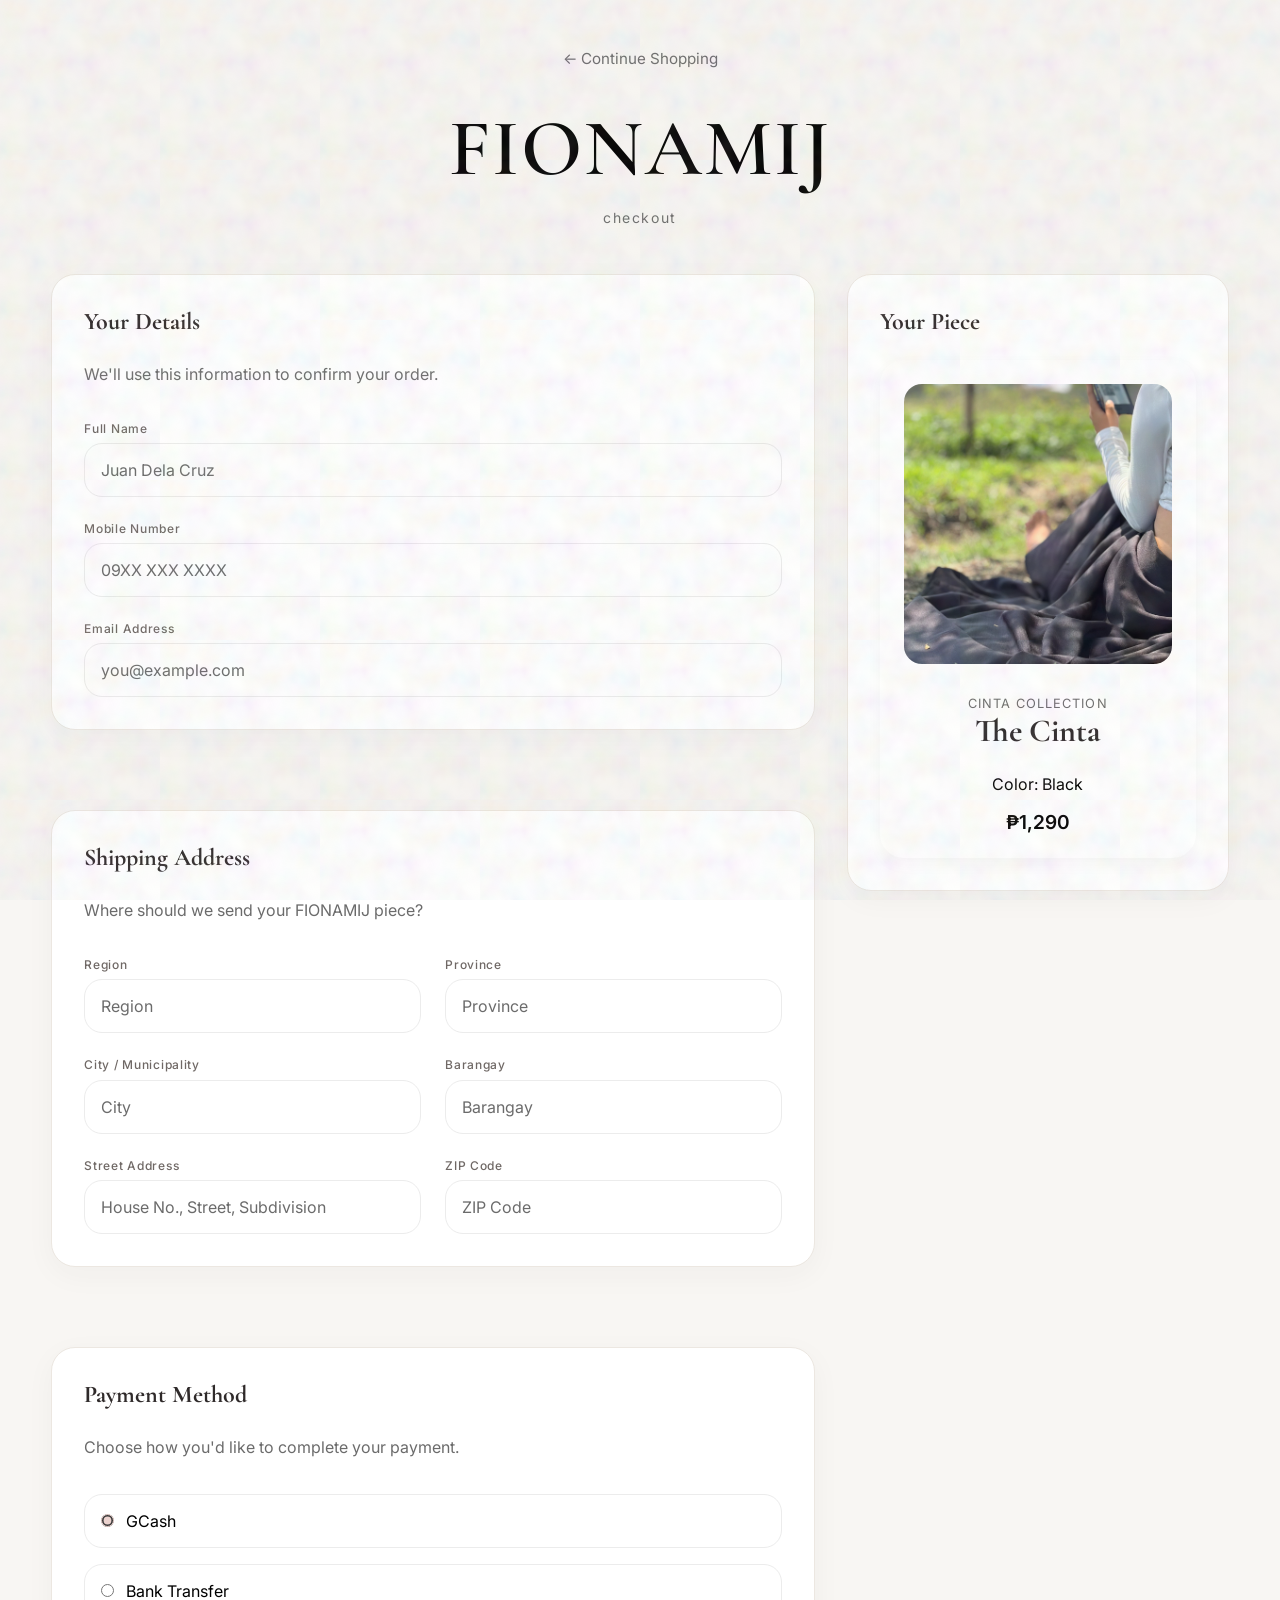
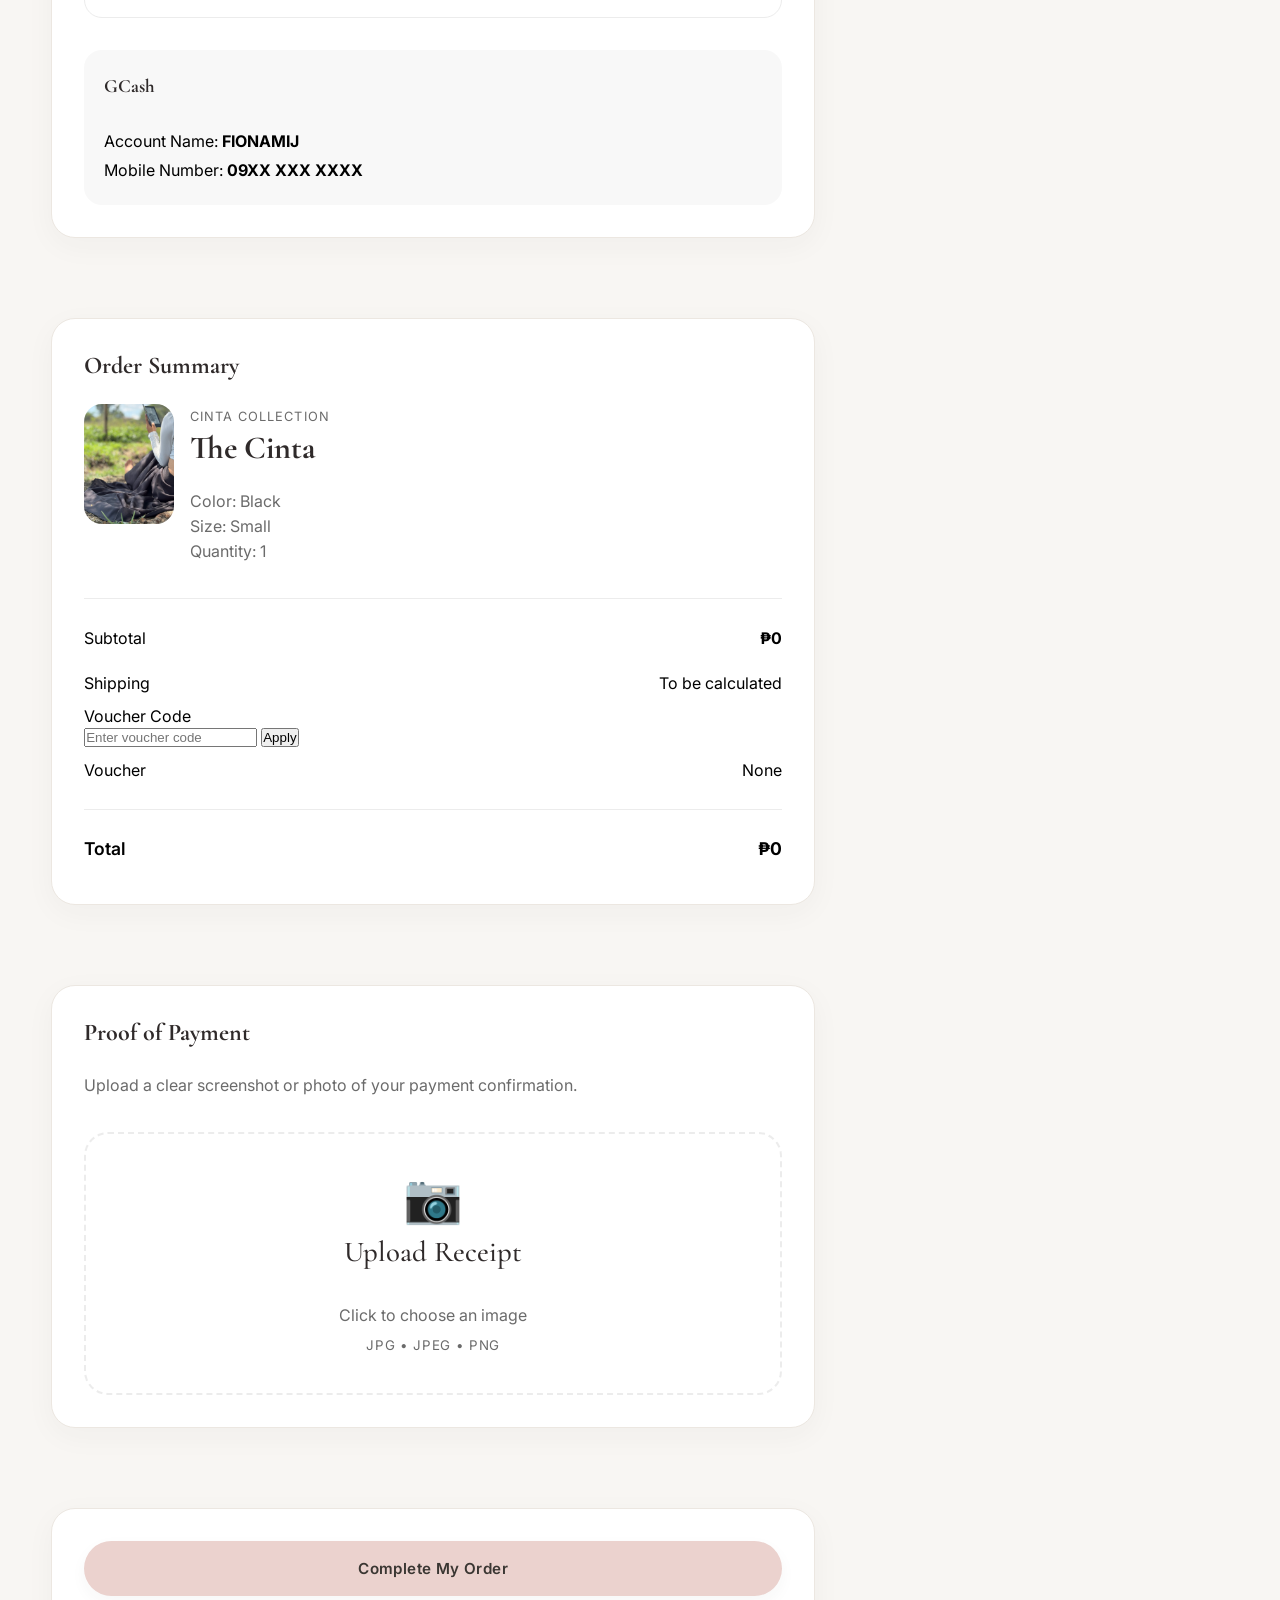
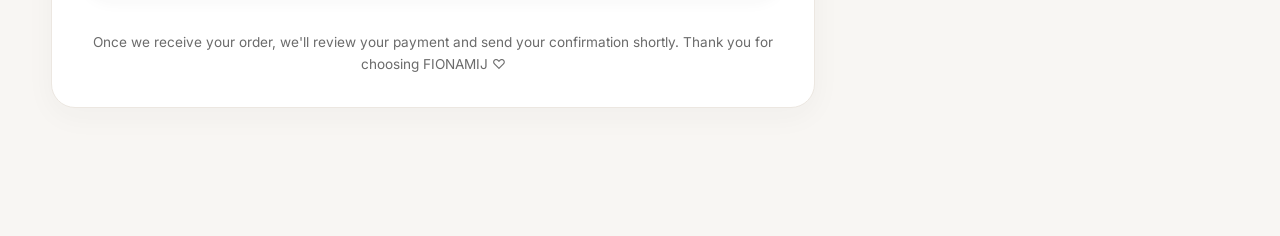
==== commit 0d30b957: "Fionamij: Fix check out and Voucher" ====
--- a/checkout.html
+++ b/checkout.html
@@ -73,27 +73,530 @@
         <!--==========================================
         CHECKOUT LAYOUT
         ==========================================-->
-
         <div class="checkout-layout">
 
-            <!--======================================
-            MAIN CONTENT
-            ======================================-->
+            <!-- ======================================
+                MAIN CONTENT — LEFT
+            ======================================= -->
 
             <div class="checkout-main">
 
-                <!--======================================
-                PRODUCT SUMMARY
-                ======================================-->
+                <!-- ======================================
+                    CUSTOMER INFORMATION
+                ======================================= -->
 
                 <section class="checkout-section">
 
                     <div class="checkout-card">
 
                         <h2 class="section-title">
-
+                            Your Details
+                        </h2>
+
+                        <p class="checkout-description">
+                            We'll use this information to confirm your order.
+                        </p>
+
+                        <form class="checkout-form">
+
+                            <div class="form-group">
+
+                                <label for="customer-name">
+                                    Full Name
+                                </label>
+
+                                <input
+                                    type="text"
+                                    id="customer-name"
+                                    name="customer-name"
+                                    placeholder="Juan Dela Cruz"
+                                    autocomplete="name"
+                                    required>
+
+                            </div>
+
+                            <div class="form-group">
+
+                                <label for="customer-mobile">
+                                    Mobile Number
+                                </label>
+
+                                <input
+                                    type="tel"
+                                    id="customer-mobile"
+                                    name="customer-mobile"
+                                    placeholder="09XX XXX XXXX"
+                                    autocomplete="tel"
+                                    required>
+
+                            </div>
+
+                            <div class="form-group">
+
+                                <label for="customer-email">
+                                    Email Address
+                                </label>
+
+                                <input
+                                    type="email"
+                                    id="customer-email"
+                                    name="customer-email"
+                                    placeholder="you@example.com"
+                                    autocomplete="email"
+                                    required>
+
+                            </div>
+
+                        </form>
+
+                    </div>
+
+                </section>
+
+
+                <!-- ======================================
+                    SHIPPING ADDRESS
+                ======================================= -->
+
+                <section class="checkout-section">
+
+                    <div class="checkout-card">
+
+                        <h2 class="section-title">
+                            Shipping Address
+                        </h2>
+
+                        <p class="checkout-description">
+                            Where should we send your FIONAMIJ piece?
+                        </p>
+
+                        <form class="checkout-form address-grid">
+
+                            <div class="form-group">
+
+                                <label for="region">
+                                    Region
+                                </label>
+
+                                <input
+                                    type="text"
+                                    id="region"
+                                    placeholder="Region">
+
+                            </div>
+
+                            <div class="form-group">
+
+                                <label for="province">
+                                    Province
+                                </label>
+
+                                <input
+                                    type="text"
+                                    id="province"
+                                    placeholder="Province">
+
+                            </div>
+
+                            <div class="form-group">
+
+                                <label for="city">
+                                    City / Municipality
+                                </label>
+
+                                <input
+                                    type="text"
+                                    id="city"
+                                    placeholder="City">
+
+                            </div>
+
+                            <div class="form-group">
+
+                                <label for="barangay">
+                                    Barangay
+                                </label>
+
+                                <input
+                                    type="text"
+                                    id="barangay"
+                                    placeholder="Barangay">
+
+                            </div>
+
+                            <div class="form-group">
+
+                                <label for="street">
+                                    Street Address
+                                </label>
+
+                                <input
+                                    type="text"
+                                    id="street"
+                                    placeholder="House No., Street, Subdivision">
+
+                            </div>
+
+                            <div class="form-group">
+
+                                <label for="zipcode">
+                                    ZIP Code
+                                </label>
+
+                                <input
+                                    type="text"
+                                    id="zipcode"
+                                    placeholder="ZIP Code">
+
+                            </div>
+
+                        </form>
+
+                    </div>
+
+                </section>
+
+
+                <!-- ======================================
+                    PAYMENT METHOD
+                ======================================= -->
+
+                <section class="checkout-section">
+
+                    <div class="checkout-card">
+
+                        <h2 class="section-title">
+                            Payment Method
+                        </h2>
+
+                        <p class="checkout-description">
+                            Choose how you'd like to complete your payment.
+                        </p>
+
+                        <div class="payment-options">
+
+                            <label class="payment-option">
+
+                                <input
+                                    type="radio"
+                                    name="payment"
+                                    value="GCash"
+                                    checked>
+
+                                <span>
+                                    GCash
+                                </span>
+
+                            </label>
+
+                            <label class="payment-option">
+
+                                <input
+                                    type="radio"
+                                    name="payment"
+                                    value="Bank Transfer">
+
+                                <span>
+                                    Bank Transfer
+                                </span>
+
+                            </label>
+
+                        </div>
+
+                        <div
+                            class="payment-details"
+                            id="payment-details">
+
+                            <h3 id="payment-details-title">
+                                GCash
+                            </h3>
+
+                            <p>
+
+                                <span id="payment-account-label">
+                                    Account Name:
+                                </span>
+
+                                <strong id="payment-account-name">
+                                    FIONAMIJ
+                                </strong>
+
+                            </p>
+
+                            <p>
+
+                                <span id="payment-number-label">
+                                    Mobile Number:
+                                </span>
+
+                                <strong id="payment-number">
+                                    09XX XXX XXXX
+                                </strong>
+
+                            </p>
+
+                        </div>
+
+                    </div>
+
+                </section>
+
+
+                <!-- ======================================
+                    ORDER SUMMARY
+                ======================================= -->
+
+                <section class="checkout-section">
+
+                    <div class="checkout-card">
+
+                        <h2 class="section-title">
+                            Order Summary
+                        </h2>
+
+                        <div class="summary-product">
+
+                            <img
+                                id="summary-product-image"
+                                src="assets/images/cinta-black.jpg"
+                                alt="The Cinta"
+                                class="summary-image">
+
+                            <div class="summary-details">
+
+                                <p class="product-collection">
+                                    Cinta Collection
+                                </p>
+
+                                <h3 class="product-name">
+                                    The Cinta
+                                </h3>
+
+                                <p>
+                                    Color:
+                                    <span id="summary-color">
+                                        Black
+                                    </span>
+                                </p>
+
+                                <p>
+                                    Size:
+                                    <span id="summary-size">
+                                        Small
+                                    </span>
+                                </p>
+
+                                <p>
+                                    Quantity:
+                                    <span id="summary-quantity">
+                                        1
+                                    </span>
+                                </p>
+
+                            </div>
+
+                        </div>
+
+                        <hr>
+
+                        <div class="summary-row">
+
+                            <span>
+                                Subtotal
+                            </span>
+
+                            <strong id="summary-subtotal">
+                                ₱1,290
+                            </strong>
+
+                        </div>
+
+                        <div class="summary-row">
+
+                            <span>
+                                Shipping
+                            </span>
+
+                            <span>
+                                To be calculated
+                            </span>
+
+                        </div>
+
+
+                        <!-- VOUCHER -->
+
+                        <div class="voucher-box">
+
+                            <label for="voucher-code">
+                                Voucher Code
+                            </label>
+
+                            <div class="voucher-input-row">
+
+                                <input
+                                    type="text"
+                                    id="voucher-code"
+                                    placeholder="Enter voucher code"
+                                    autocomplete="off">
+
+                                <button
+                                    type="button"
+                                    id="apply-voucher"
+                                    class="secondary-btn">
+
+                                    Apply
+
+                                </button>
+
+                            </div>
+
+                            <p
+                                id="voucher-message"
+                                class="voucher-message"
+                                aria-live="polite">
+                            </p>
+
+                        </div>
+
+
+                        <div class="summary-row">
+
+                            <span>
+                                Voucher
+                            </span>
+
+                            <span id="voucher-display">
+                                None
+                            </span>
+
+                        </div>
+
+                        <hr>
+
+                        <div class="summary-row total">
+
+                            <span>
+                                Total
+                            </span>
+
+                            <strong id="summary-total">
+                                ₱1,290
+                            </strong>
+
+                        </div>
+
+                    </div>
+
+                </section>
+
+
+                <!-- ======================================
+                    PROOF OF PAYMENT
+                ======================================= -->
+
+                <section class="checkout-section">
+
+                    <div class="checkout-card">
+
+                        <h2 class="section-title">
+                            Proof of Payment
+                        </h2>
+
+                        <p class="checkout-description">
+                            Upload a clear screenshot or photo of your payment confirmation.
+                        </p>
+
+                        <label
+                            for="payment-proof"
+                            class="upload-area">
+
+                            <div class="upload-icon">
+                                📷
+                            </div>
+
+                            <img
+                                id="receipt-preview"
+                                class="receipt-preview"
+                                alt="Receipt Preview">
+
+                            <h3 id="upload-title">
+                                Upload Receipt
+                            </h3>
+
+                            <p id="upload-description">
+                                Click to choose an image
+                            </p>
+
+                            <small id="upload-formats">
+                                JPG • JPEG • PNG
+                            </small>
+
+                            <p
+                                id="upload-status"
+                                class="upload-status">
+
+                                ✓ Receipt uploaded
+
+                            </p>
+
+                            <input
+                                type="file"
+                                id="payment-proof"
+                                accept="image/*"
+                                hidden>
+
+                        </label>
+
+                    </div>
+
+                </section>
+
+
+                <!-- ======================================
+                    COMPLETE ORDER
+                ======================================= -->
+
+                <section class="checkout-section">
+
+                    <div class="checkout-card checkout-submit">
+
+                        <button
+                            type="button"
+                            id="complete-order"
+                            class="primary-btn">
+
+                            Complete My Order
+
+                        </button>
+
+                        <p class="checkout-note">
+
+                            Once we receive your order, we'll review your payment and send your confirmation shortly. Thank you for choosing FIONAMIJ ♡
+
+                        </p>
+
+                    </div>
+
+                </section>
+
+            </div>
+
+
+            <!-- ======================================
+                SIDEBAR — RIGHT
+                YOUR PIECE
+            ======================================= -->
+
+            <aside class="checkout-sidebar">
+
+                <section class="checkout-section">
+
+                    <div class="checkout-card">
+
+                        <h2 class="section-title">
                             Your Piece
-
                         </h2>
 
                         <div class="product-summary-card">
@@ -112,32 +615,24 @@
                             <div class="product-summary-details">
 
                                 <p class="product-collection">
-
                                     Cinta Collection
-
                                 </p>
 
                                 <h3 class="product-name">
-
                                     The Cinta
-
                                 </h3>
 
                                 <p class="product-color">
 
                                     Color:
                                     <span id="checkout-color">
-
                                         Black
-
                                     </span>
 
                                 </p>
 
                                 <p class="product-price">
-
                                     ₱1,290
-
                                 </p>
 
                             </div>
@@ -148,580 +643,10 @@
 
                 </section>
 
-                <!--======================================
-                CUSTOMER INFORMATION
-                ======================================-->
-
-                <section class="checkout-section">
-
-                    <div class="checkout-card">
-
-                        <h2 class="section-title">
-
-                            Your Details
-
-                        </h2>
-
-                        <p class="checkout-description">
-
-                            We'll use this information to confirm your order.
-
-                        </p>
-
-                        <form class="checkout-form">
-
-                            <div class="form-group">
-
-                                <label for="customer-name">
-
-                                    Full Name
-
-                                </label>
-
-                                <input
-                                    type="text"
-                                    id="customer-name"
-                                    name="customer-name"
-                                    placeholder="Juan Dela Cruz"
-                                    autocomplete="name"
-                                    required>
-
-                            </div>
-
-                            <div class="form-group">
-
-                                <label for="customer-mobile">
-
-                                    Mobile Number
-
-                                </label>
-
-                                <input
-                                    type="tel"
-                                    id="customer-mobile"
-                                    name="customer-mobile"
-                                    placeholder="09XX XXX XXXX"
-                                    autocomplete="tel"
-                                    required>
-
-                            </div>
-
-                            <div class="form-group">
-
-                                <label for="customer-email">
-
-                                    Email Address
-
-                                </label>
-
-                                <input
-                                    type="email"
-                                    id="customer-email"
-                                    name="customer-email"
-                                    placeholder="you@example.com"
-                                    autocomplete="email"
-                                    required>
-
-                            </div>
-
-                        </form>
-
-                    </div>
-
-                </section>
-
-                <!--==========================================
-                SHIPPING ADDRESS
-                 ==========================================-->
-
-                <section class="checkout-section">
-
-                    <div class="checkout-card">
-
-                        <h2 class="section-title">
-
-                            Shipping Address
-
-                        </h2>
-
-                        <p class="checkout-description">
-
-                            Where should we send your FIONAMIJ piece?
-
-                        </p>
-
-                        <form class="checkout-form address-grid">
-
-                            <div class="form-group">
-
-                                <label for="region">
-
-                                     Region
-
-                                </label>
-
-                                <input
-                                    type="text"
-                                    id="region"
-                                     placeholder="Region">
-
-                            </div>
-
-                            <div class="form-group">
-
-                                <label for="province">
-
-                                        Province
-
-                                </label>
-
-                                <input
-                                        type="text"
-                                        id="province"
-                                        placeholder="Province">
-
-                            </div>
-
-                            <div class="form-group">
-
-                                <label for="city">
-
-                                    City / Municipality
-
-                                </label>
-
-                                <input
-                                        type="text"
-                                        id="city"
-                                        placeholder="City">
-
-                            </div>
-
-                            <div class="form-group">
-
-                                <label for="barangay">
-
-                                    Barangay
-
-                                </label>
-
-                                <input
-                                        type="text"
-                                        id="barangay"
-                                        placeholder="Barangay">
-
-                            </div>
-
-                            <div class="form-group">
-
-                                <label for="street">
-
-                                    Street Address
-
-                                </label>
-
-                                <input
-                                        type="text"
-                                        id="street"
-                                        placeholder="House No., Street, Subdivision">
-
-                            </div>
-
-                            <div class="form-group">
-
-                                <label for="zipcode">
-
-                                    ZIP Code
-
-                                </label>
-
-                                    <input
-                                        type="text"
-                                        id="zipcode"
-                                        placeholder="ZIP Code">
-
-                            </div>
-
-                        </form>
-
-                    </div>
-
-                </section>
-
-            
-
-                <!--==========================================
-                    PAYMENT METHOD
-                ==========================================-->
-
-                <section class="checkout-section">
-
-                    <div class="checkout-card">
-
-                        <h2 class="section-title">
-
-                            Payment Method
-
-                         </h2>
-
-                        <p class="checkout-description">
-
-                            Choose how you'd like to complete your payment.
-
-                        </p>
-
-                        <div class="payment-options">
-
-                            <label class="payment-option">
-
-                                <input
-                                    type="radio"
-                                    name="payment"
-                                    value="GCash"
-                                    checked>
-
-                                <span>
-
-                                    GCash
-
-                                </span>
-
-                            </label>
-
-                            <label class="payment-option">
-
-                                <input
-                                    type="radio"
-                                    name="payment"
-                                    value="Bank Transfer">
-
-                                <span>
-
-                                    Bank Transfer
-
-                                </span>
-
-                            </label>
-
-                        </div>
-
-                        <div class="payment-details"
-                                id="payment-details">
-
-                            <h3 id= "payment-details-title">
-
-                                GCash
-
-                            </h3>
-
-                            <p>
-
-                                <span id="payment-account-label">
-                                    Account Name:
-                                </span>
-
-                                <strong id="payment-account-name">
-                                    FIONAMIJ
-                                </strong>
-
-                            </p>
-
-                            <p>
-
-                                <span id="payment-number-label">
-                                    Mobile Number:
-                                </span>
-
-                                <strong id="payment-number">
-                                    09XX XXX XXXX
-                                </strong>
-
-                            </p>
-
-                        </div>
-
-                     </div>
-
-                </section>
-
-                <!--==========================================
-                    PROOF OF PAYMENT
-                ==========================================-->
-
-                <section class="checkout-section">
-
-                    <div class="checkout-card">
-
-                        <h2 class="section-title">
-
-                            Proof of Payment
-
-                        </h2>
-
-                        <p class="checkout-description">
-
-                            Upload a clear screenshot or photo of your payment confirmation.
-
-                        </p>
-
-                        <label
-                            for="payment-proof"
-                            class="upload-area">
-
-                            <div class="upload-icon">
-
-                                📷
-
-                            </div>
-
-                            <img
-                                id="receipt-preview"
-                                class="receipt-preview"
-                                alt="Receipt Preview">
-                                
-
-                            <h3 id="upload-title">
-
-                                Upload Receipt
-
-                            </h3>
-
-                            <p id="upload-description">
-
-                                Click to choose an image
-
-                            </p>
-
-                            <small id="upload-formats">
-
-                                JPG • JPEG • PNG
-
-                            </small>
-
-                            <p
-                                id="upload-status"
-                                class="upload-status">
-
-                                ✓ Receipt uploaded
-
-                            </p>
-
-                            <input
-                                type="file"
-                                id="payment-proof"
-                                accept="image/*"
-                                hidden>
-
-                        </label>
-
-                    </div>
-
-                </section>
-
-                <section class="checkout-section">
-
-                    <div class="checkout-card">
-
-                        <h2 class="section-title">
-
-                            Order Summary
-
-                        </h2>
-
-
-                        <div class="summary-product">
-
-                            <img
-                            id="summary-product-image"
-                            src="assets/images/cinta-black.jpg"
-                            alt="The Cinta"
-                            class="summary-image">
-
-                            <div class="summary-details">
-
-                                <p class="product-collection">
-
-                                    Cinta Collection
-
-                                </p>
-
-                                <h3 class="product-name">
-
-                                    The Cinta
-
-                                </h3>
-
-                                <p>
-
-                                    Color:
-                                    <span id="summary-color">
-
-                                        Black
-
-                                    </span>
-
-                                </p>
-
-                                <p>
-
-                                    Size:
-                                    <span id="summary-size">
-
-                                        Small
-
-                                    </span>
-
-                                </p>
-
-                                <p>
-
-                                    Quantity:
-                                    <span id="summary-quantity">
-
-                                        1
-
-                                    </span>
-
-                                </p>
-
-                            </div>
-
-                        </div>
-  
-                        <hr>
-
-                        <div class="summary-row">
-
-                            <span>
-
-                                Subtotal
-
-                            </span>
-
-                            <strong id="summary-subtotal">
-
-                                ₱1,290
-
-                            </strong>   
-
-                        </div>
-
-                        <div class="summary-row">
-
-                            <span>
-
-                                Shipping
-
-                            </span>
-
-                            <span>
-
-                                To be calculated
-
-                            </span>
-
-                        </div>
-
-                        <!-- VOUCHER -->
-
-                        <div class="voucher-box">
-
-                            <label for="voucher-code">
-                                Voucher Code
-                            </label>
-
-                            <div class="voucher-input-row">
-
-                                <input
-                                    type="text"
-                                    id="voucher-code"
-                                    placeholder="Enter voucher code"
-                                    autocomplete="off">
-                                <button
-                                    type="button"
-                                    id="apply-voucher"
-                                    class="secondary-btn">
-                                    Apply
-
-                                </button>
-
-                            </div>
-                            <p
-                                id="voucher-message"
-                                class="voucher-message"
-                                aria-live="polite">
-                            </p>
-
-                        </div>
-
-                        <div class="summary-row">
-
-                            <span>
-
-                                Voucher
-
-                            </span>
-
-                            <span>
-
-                                None
-
-                            </span>
-
-                        </div>
-
-                        <hr>
-
-                        <div class="summary-row total">
-
-                            <span>
-
-                                Total
-
-                            </span>
-
-                            <strong id="summary-total">
-
-                                ₱1,290
-
-                            </strong>
-
-                        </div>
-
-                    </div>
-
-                </section>
-
-                <!--==========================================
-                 COMPLETE ORDER
-                ==========================================-->
-
-                <section class="checkout-section">
-
-                    <div class="checkout-card checkout-submit">
-
-                        <button
-                            type="button"
-                            id="complete-order"
-                            class="primary-btn">
-
-                            Complete My Order
-
-                        </button>
-
-                        <p class="checkout-note">
-
-                            Once we receive your order, we'll review your payment and send your confirmation shortly. Thank you for choosing FIONAMIJ ♡
-
-                        </p>
-
-                    </div>
-
-                </section>
-
-            </div>
+            </aside>
 
         </div>
+       
 
     </div>
 
--- a/assets/css/style.css
+++ b/assets/css/style.css
@@ -1853,4 +1853,115 @@
         transform: translateY(0) scale(1);
     }
 
+}
+/* =========================================
+   FIONAMIJ CHECKOUT UI
+========================================= */
+
+/* CHECKOUT CARDS */
+.checkout-card {
+    background: #FFFFFF;
+    border: 1px solid #ECE7E1;
+    border-radius: 24px;
+    padding: 2rem;
+    box-shadow: 0 8px 30px rgba(47, 42, 42, 0.04);
+}
+
+/* SECTION TITLES */
+.checkout-card h2,
+.checkout-card h3 {
+    margin-top: 0;
+    margin-bottom: 1.5rem;
+    color: #2F2A2A;
+}
+
+/* FORM GROUP */
+.form-group {
+    display: flex;
+    flex-direction: column;
+    gap: 0.45rem;
+}
+
+.form-group label {
+    color: #6F6865;
+    font-size: 0.75rem;
+    letter-spacing: 0.06em;
+}
+
+/* INPUTS */
+.checkout input,
+.checkout select,
+.checkout textarea {
+    width: 100%;
+    min-height: 48px;
+    padding: 0.8rem 1rem;
+    border: 1px solid #E7E1DC;
+    border-radius: 12px;
+    background: #FFFFFF;
+    color: #2F2A2A;
+    outline: none;
+    transition: border-color .2s ease, box-shadow .2s ease;
+}
+
+.checkout input:focus,
+.checkout select:focus,
+.checkout textarea:focus {
+    border-color: #D9B9B5;
+    box-shadow: 0 0 0 3px rgba(235, 210, 206, .25);
+}
+/* ==========================================
+   CHECKOUT RESPONSIVE LAYOUT
+========================================== */
+
+.checkout-layout {
+    display: grid;
+    grid-template-columns: 1fr;
+    gap: 2rem;
+}
+
+/* MOBILE */
+@media (max-width: 991px) {
+
+    .checkout-layout {
+        display: flex;
+        flex-direction: column;
+    }
+
+    .checkout-sidebar {
+        order: -1;
+        width: 100%;
+        position: static;
+    }
+
+    .checkout-main {
+        width: 100%;
+    }
+
+}
+
+
+/* DESKTOP */
+@media (min-width: 992px) {
+
+    .checkout-layout {
+        display: grid;
+        grid-template-columns: minmax(0, 2fr) minmax(320px, 1fr);
+        gap: 2rem;
+        align-items: start;
+    }
+
+    .checkout-main {
+        min-width: 0;
+        grid-column: 1;
+    }
+
+    .checkout-sidebar {
+        min-width: 0;
+        grid-column: 2;
+        grid-row: 1;
+        position: sticky;
+        top: 2rem;
+        align-self: start;
+    }
+
 }
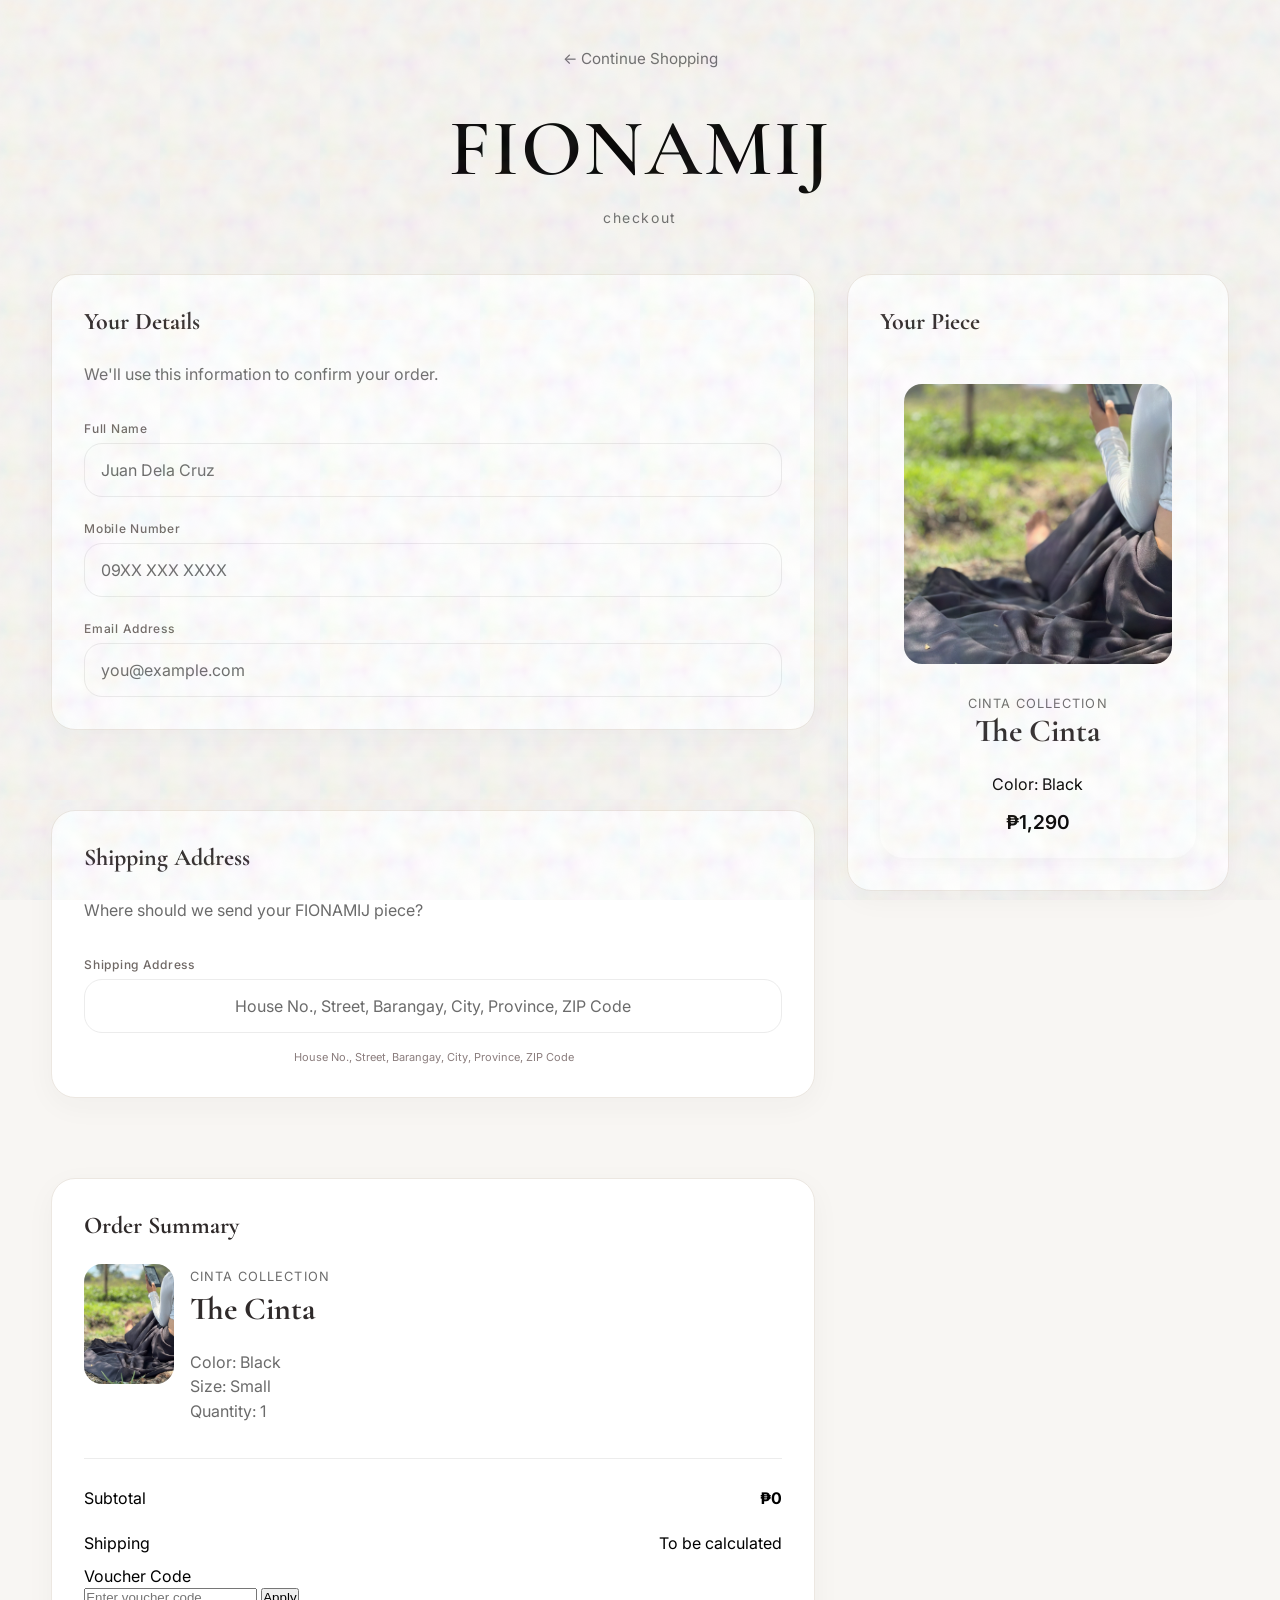
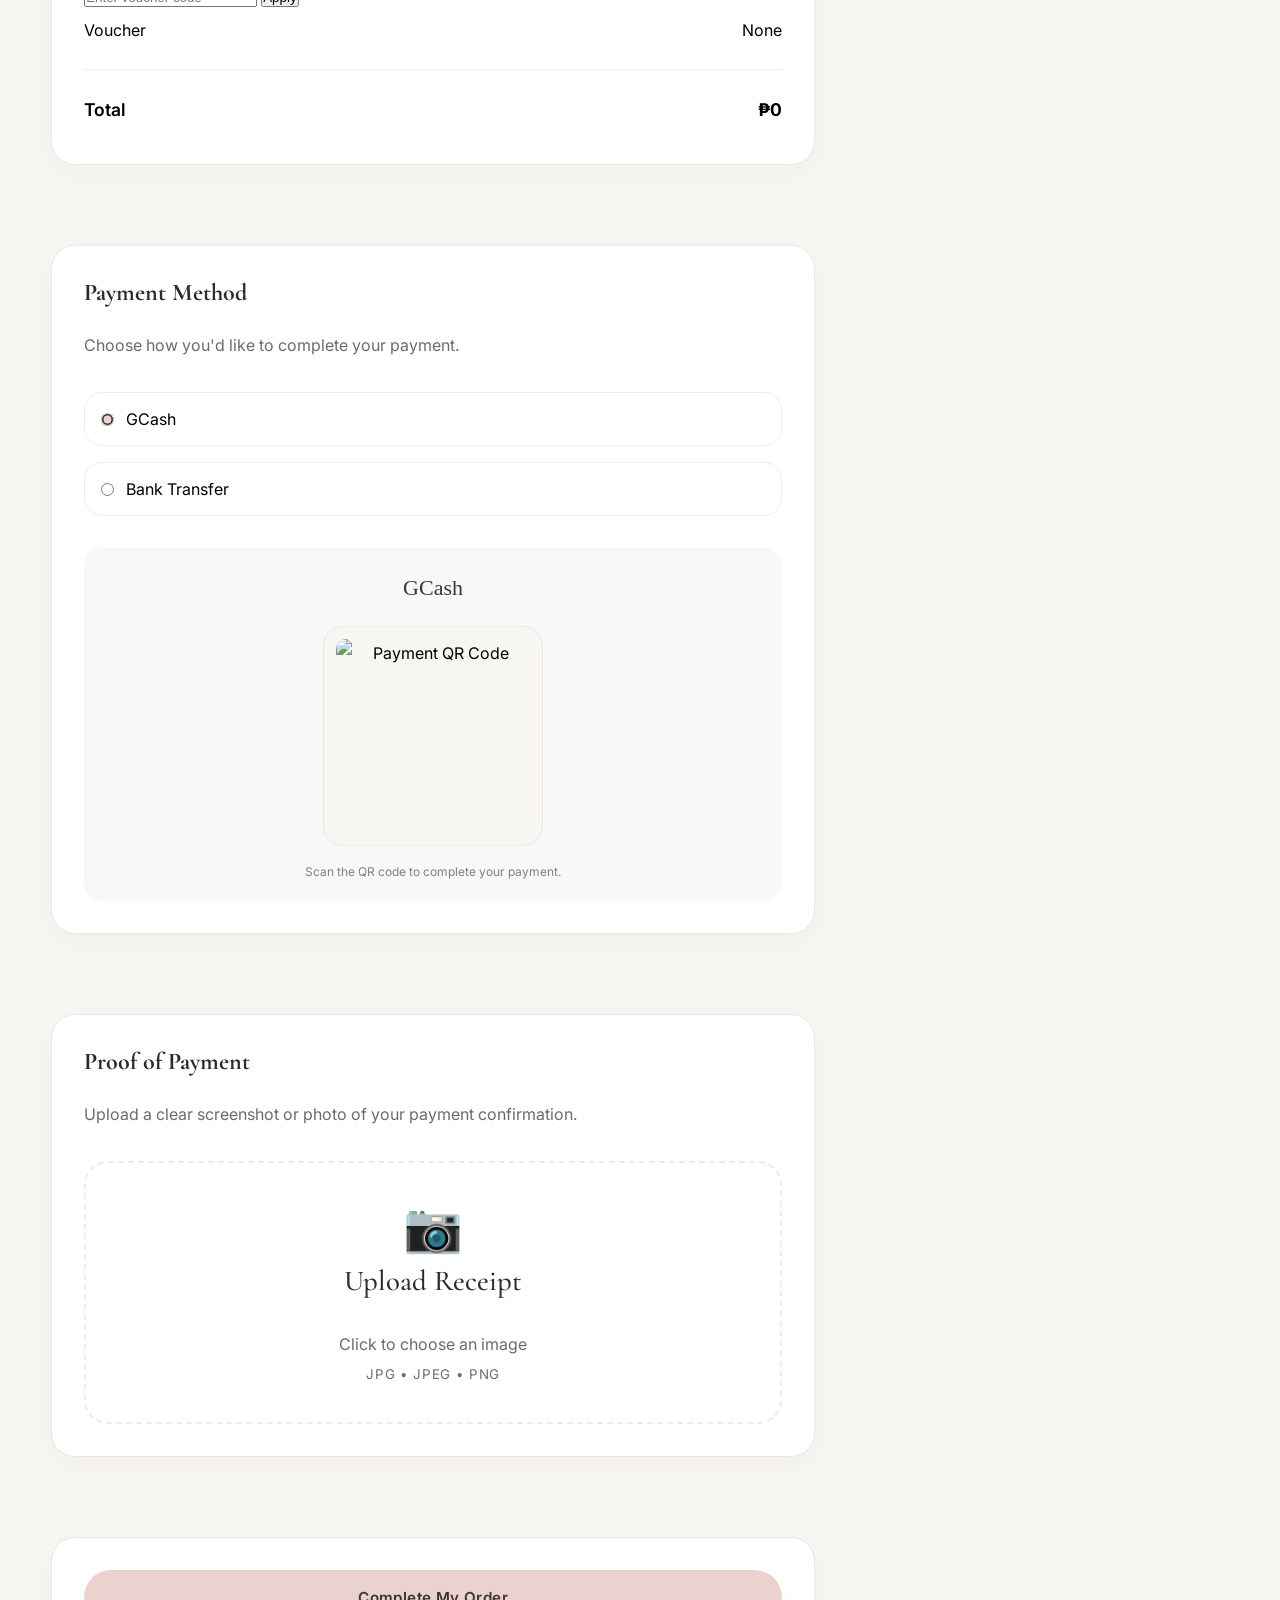
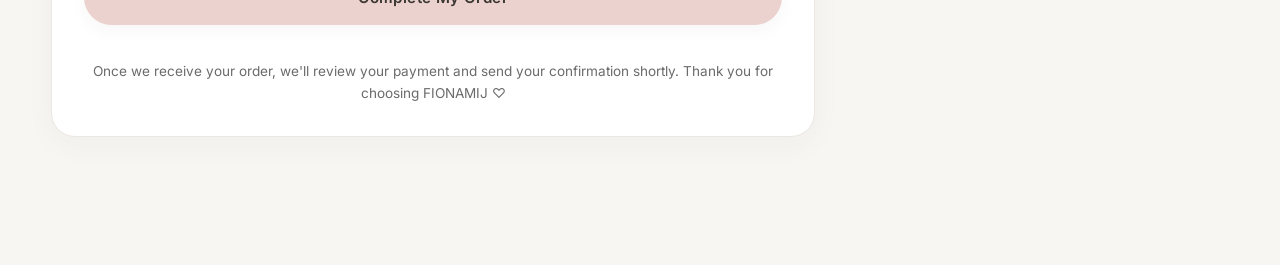
==== commit bd0cd33f: "Fionamij: Checkout,Shipping and Px layout" ====
--- a/checkout.html
+++ b/checkout.html
@@ -170,178 +170,45 @@
                             Where should we send your FIONAMIJ piece?
                         </p>
 
-                        <form class="checkout-form address-grid">
-
-                            <div class="form-group">
-
-                                <label for="region">
-                                    Region
+                       <form class="checkout-form address-grid">
+
+                            <div class="form-group address-full">
+
+                                 <label for="shipping-address">
+                                    Shipping Address
                                 </label>
-
-                                <input
+                                
+                                 <input
                                     type="text"
-                                    id="region"
-                                    placeholder="Region">
-
-                            </div>
-
-                            <div class="form-group">
-
-                                <label for="province">
-                                    Province
-                                </label>
-
-                                <input
-                                    type="text"
-                                    id="province"
-                                    placeholder="Province">
-
-                            </div>
-
-                            <div class="form-group">
-
-                                <label for="city">
-                                    City / Municipality
-                                </label>
-
-                                <input
-                                    type="text"
-                                    id="city"
-                                    placeholder="City">
-
-                            </div>
-
-                            <div class="form-group">
-
-                                <label for="barangay">
-                                    Barangay
-                                </label>
-
-                                <input
-                                    type="text"
-                                    id="barangay"
-                                    placeholder="Barangay">
-
-                            </div>
-
-                            <div class="form-group">
-
-                                <label for="street">
-                                    Street Address
-                                </label>
-
-                                <input
-                                    type="text"
-                                    id="street"
-                                    placeholder="House No., Street, Subdivision">
-
-                            </div>
-
-                            <div class="form-group">
-
-                                <label for="zipcode">
-                                    ZIP Code
-                                </label>
-
-                                <input
-                                    type="text"
-                                    id="zipcode"
-                                    placeholder="ZIP Code">
-
-                            </div>
+                                    id="shipping-address"
+                                    placeholder="House No., Street, Barangay, City, Province, ZIP Code"
+                                    autocomplete="street-address">
+
+                                 <small class="address-hint">
+                                    House No., Street, Barangay, City, Province, ZIP Code
+                                </small>
+
+                            </div>
+
+                            <!-- Existing fields preserved for order structure -->
+
+                            <input type="hidden" id="region">
+
+                            <input type="hidden" id="province">
+
+                            <input type="hidden" id="city">
+
+                            <input type="hidden" id="barangay">
+
+                            <input type="hidden" id="street">
+
+                            <input type="hidden" id="zipcode">
 
                         </form>
 
                     </div>
 
                 </section>
-
-
-                <!-- ======================================
-                    PAYMENT METHOD
-                ======================================= -->
-
-                <section class="checkout-section">
-
-                    <div class="checkout-card">
-
-                        <h2 class="section-title">
-                            Payment Method
-                        </h2>
-
-                        <p class="checkout-description">
-                            Choose how you'd like to complete your payment.
-                        </p>
-
-                        <div class="payment-options">
-
-                            <label class="payment-option">
-
-                                <input
-                                    type="radio"
-                                    name="payment"
-                                    value="GCash"
-                                    checked>
-
-                                <span>
-                                    GCash
-                                </span>
-
-                            </label>
-
-                            <label class="payment-option">
-
-                                <input
-                                    type="radio"
-                                    name="payment"
-                                    value="Bank Transfer">
-
-                                <span>
-                                    Bank Transfer
-                                </span>
-
-                            </label>
-
-                        </div>
-
-                        <div
-                            class="payment-details"
-                            id="payment-details">
-
-                            <h3 id="payment-details-title">
-                                GCash
-                            </h3>
-
-                            <p>
-
-                                <span id="payment-account-label">
-                                    Account Name:
-                                </span>
-
-                                <strong id="payment-account-name">
-                                    FIONAMIJ
-                                </strong>
-
-                            </p>
-
-                            <p>
-
-                                <span id="payment-number-label">
-                                    Mobile Number:
-                                </span>
-
-                                <strong id="payment-number">
-                                    09XX XXX XXXX
-                                </strong>
-
-                            </p>
-
-                        </div>
-
-                    </div>
-
-                </section>
-
 
                 <!-- ======================================
                     ORDER SUMMARY
@@ -491,6 +358,84 @@
 
                 </section>
 
+         <!-- ======================================
+                    PAYMENT METHOD
+                ======================================= -->
+
+                <section class="checkout-section">
+
+                    <div class="checkout-card">
+
+                        <h2 class="section-title">
+                            Payment Method
+                        </h2>
+
+                        <p class="checkout-description">
+                            Choose how you'd like to complete your payment.
+                        </p>
+
+                        <div class="payment-options">
+
+                            <label class="payment-option">
+
+                                <input
+                                    type="radio"
+                                    name="payment"
+                                    value="GCash"
+                                    checked>
+
+                                <span>
+                                    GCash
+                                </span>
+
+                            </label>
+
+                            <label class="payment-option">
+
+                                <input
+                                    type="radio"
+                                    name="payment"
+                                    value="Bank Transfer">
+
+                                <span>
+                                    Bank Transfer
+                                </span>
+
+                            </label>
+
+                        </div>
+
+                        <div
+                            class="payment-details"
+                            id="payment-details">
+
+                            <h3 id="payment-details-title">
+                                GCash
+                            </h3>
+
+                            <div class="payment-qr-wrapper">
+                                <img
+                                id="payment-qr"
+                                class="payment-qr"
+                                src=""
+                                alt="Payment QR Code">
+
+                            </div>
+
+                            <p
+
+                                id="payment-instruction"
+                                class="payment-instruction">
+                                Scan the QR code to complete your payment.
+
+                            </p>
+
+                        </div>
+
+                    </div>
+
+                </section>
+
 
                 <!-- ======================================
                     PROOF OF PAYMENT
@@ -679,7 +624,59 @@
         </button>
 
     </div>
+
 </div>
+<!-- FIONAMIJ VALIDATION MODAL -->
+<div id="validation-modal" class="validation-modal">
+
+    <div class="validation-modal-card">
+
+        <div class="validation-modal-brand">
+            ♡
+        </div>
+
+        <div class="validation-modal-title">
+            Almost there ♡
+        </div>
+
+        <div class="validation-modal-text">
+            Please complete the following details:
+        </div>
+
+        <ul id="validation-missing-list"></ul>
+
+        <button
+            type="button"
+            id="validation-modal-close"
+            class="validation-modal-button"
+        >
+            Okay ♡
+        </button>
+
+    </div>
+
+</div>
+
+<!-- FIONAMIJ PROCESSING MODAL -->
+<div id="processing-modal" class="processing-modal">
+
+    <div class="processing-modal-card">
+
+        <div class="processing-heart-loader">
+            ♡
+        </div>
+
+        <div class="processing-title">
+            Processing your order
+        </div>
+
+        <div class="processing-text">
+            Please wait while we prepare your order ♡
+        </div>
+
+    </div>
+
+</div>
 
 </body>
 
--- a/assets/css/style.css
+++ b/assets/css/style.css
@@ -1964,4 +1964,422 @@
         align-self: start;
     }
 
+}
+/*==========================================
+  FIONAMIJ VALIDATION MODAL
+==========================================*/
+
+.validation-modal {
+    position: fixed;
+    inset: 0;
+    z-index: 99999;
+
+    display: none;
+    align-items: center;
+    justify-content: center;
+
+    padding: 24px;
+
+    background: rgba(55, 45, 45, 0.28);
+    backdrop-filter: blur(8px);
+    -webkit-backdrop-filter: blur(8px);
+}
+
+.validation-modal.active {
+    display: flex;
+}
+
+.validation-modal-card {
+    width: min(430px, 100%);
+
+    padding: 34px 30px 28px;
+
+    background: #F8F6F3;
+
+    border: 1px solid #ECE7E1;
+    border-radius: 24px;
+
+    box-shadow:
+        0 20px 60px rgba(70, 55, 55, 0.16);
+
+    text-align: center;
+
+    animation: validationModalIn 0.25s ease;
+}
+
+.validation-modal-brand {
+    margin-bottom: 8px;
+
+    color: #EBD2CE;
+
+    font-family: "Playfair Display", serif;
+    font-size: 30px;
+    line-height: 1;
+}
+
+.validation-modal-title {
+    margin-bottom: 10px;
+
+    color: #3F3636;
+
+    font-family: "Playfair Display", serif;
+    font-size: 25px;
+    line-height: 1.2;
+}
+
+.validation-modal-text {
+    margin-bottom: 18px;
+
+    color: #6D6262;
+
+    font-family: "Inter", sans-serif;
+    font-size: 14px;
+    line-height: 1.6;
+}
+
+#validation-missing-list {
+    margin: 0 auto 24px;
+    padding: 0;
+
+    list-style: none;
+
+    text-align: left;
+
+    color: #5E5555;
+
+    font-family: "Inter", sans-serif;
+    font-size: 14px;
+    line-height: 1.8;
+}
+
+#validation-missing-list li {
+    position: relative;
+
+    padding-left: 18px;
+}
+
+#validation-missing-list li::before {
+    content: "♡";
+
+    position: absolute;
+    left: 0;
+
+    color: #EBD2CE;
+}
+
+.validation-modal-button {
+    width: 100%;
+
+    padding: 13px 20px;
+
+    border: none;
+    border-radius: 999px;
+
+    background: #EBD2CE;
+    color: #4A4040;
+
+    font-family: "Inter", sans-serif;
+    font-size: 14px;
+    font-weight: 500;
+
+    cursor: pointer;
+
+    transition:
+        transform 0.2s ease,
+        opacity 0.2s ease;
+}
+
+.validation-modal-button:hover {
+    opacity: 0.88;
+}
+
+.validation-modal-button:active {
+    transform: scale(0.98);
+}
+
+@keyframes validationModalIn {
+
+    from {
+        opacity: 0;
+        transform: translateY(10px) scale(0.98);
+    }
+
+    to {
+        opacity: 1;
+        transform: translateY(0) scale(1);
+    }
+
+}
+/*==========================================
+  FIONAMIJ PROCESSING MODAL
+==========================================*/
+
+.processing-modal {
+    position: fixed;
+    inset: 0;
+    z-index: 100000;
+
+    display: none;
+    align-items: center;
+    justify-content: center;
+
+    padding: 24px;
+
+    background: rgba(55, 45, 45, 0.28);
+
+    backdrop-filter: blur(8px);
+    -webkit-backdrop-filter: blur(8px);
+}
+
+.processing-modal.active {
+    display: flex;
+}
+
+.processing-modal-card {
+    width: min(390px, 100%);
+
+    padding: 38px 30px 34px;
+
+    background: #F8F6F3;
+
+    border: 1px solid #ECE7E1;
+    border-radius: 24px;
+
+    box-shadow:
+        0 20px 60px rgba(70, 55, 55, 0.16);
+
+    text-align: center;
+
+    animation: processingModalIn 0.25s ease;
+}
+
+
+/*==========================================
+  HEART LOADER
+==========================================*/
+
+.processing-heart-loader {
+    position: relative;
+    z-index: 1;
+
+    width: 58px;
+    height: 58px;
+
+    margin: 0 auto 18px;
+
+    display: flex;
+    align-items: center;
+    justify-content: center;
+
+    color: #EBD2CE;
+
+    font-family: "Playfair Display", serif;
+    font-size: 58px;
+    line-height: 1;
+
+    animation: fionamijHeartGrow 1.6s ease-in-out infinite;
+}
+
+.processing-heart-loader::before {
+    content: "";
+
+    position: absolute;
+    z-index: -1;
+
+    width: 58px;
+    height: 58px;
+
+    border-radius: 50%;
+
+    background: #EBD2CE;
+
+    opacity: 0.12;
+
+    animation: fionamijHeartGlow 1.6s ease-in-out infinite;
+}
+
+
+/*==========================================
+  TEXT
+==========================================*/
+
+.processing-title {
+    margin-bottom: 10px;
+
+    color: #3F3636;
+
+    font-family: "Playfair Display", serif;
+    font-size: 24px;
+    line-height: 1.25;
+}
+
+.processing-text {
+    color: #6D6262;
+
+    font-family: "Inter", sans-serif;
+    font-size: 14px;
+    line-height: 1.6;
+}
+
+
+/*==========================================
+  ANIMATIONS
+==========================================*/
+
+@keyframes fionamijHeartGrow {
+
+    0% {
+        transform: scale(0.75);
+        opacity: 0.55;
+    }
+
+    50% {
+        transform: scale(1.18);
+        opacity: 1;
+    }
+
+    100% {
+        transform: scale(0.75);
+        opacity: 0.55;
+    }
+
+}
+
+@keyframes fionamijHeartGlow {
+
+    0% {
+        transform: scale(0.65);
+        opacity: 0.05;
+    }
+
+    50% {
+        transform: scale(1.35);
+        opacity: 0.18;
+    }
+
+    100% {
+        transform: scale(0.65);
+        opacity: 0.05;
+    }
+
+}
+
+@keyframes processingModalIn {
+
+    from {
+        opacity: 0;
+        transform: translateY(10px) scale(0.98);
+    }
+
+    to {
+        opacity: 1;
+        transform: translateY(0) scale(1);
+    }
+
+}
+/*==========================================
+  FULL-WIDTH SHIPPING ADDRESS
+==========================================*/
+
+.address-full {
+    grid-column: 1 / -1;
+    width: 100%;
+}
+
+.address-full input {
+    width: 100%;
+    box-sizing: border-box;
+    text-align: center;
+}
+.address-hint {
+    display: block;
+
+    margin-top: 8px;
+    padding-left: 2px;
+
+    color: #8A7D7D;
+
+    font-family: "Inter", sans-serif;
+    font-size: 11px;
+    line-height: 1.5;
+    text-align: center;
+}
+/*==========================================
+  PAYMENT QR
+==========================================*/
+
+.payment-details {
+    margin-top: 24px;
+    text-align: center;
+}
+
+.payment-details h3 {
+    margin-bottom: 18px;
+
+    color: #3F3636;
+
+    font-family: "Playfair Display", serif;
+    font-size: 22px;
+    font-weight: 400;
+}
+
+.payment-qr-wrapper {
+    width: 220px;
+    height: 220px;
+
+    margin: 0 auto;
+
+    display: flex;
+    align-items: center;
+    justify-content: center;
+
+    padding: 12px;
+
+    background: #F8F6F3;
+
+    border: 1px solid #ECE7E1;
+    border-radius: 20px;
+
+    box-sizing: border-box;
+}
+
+.payment-qr {
+    width: 100%;
+    height: 100%;
+
+    object-fit: contain;
+
+    border-radius: 10px;
+
+    display: block;
+}
+
+.payment-instruction {
+    margin: 16px auto 0;
+
+    max-width: 300px;
+
+    color: #8A7D7D;
+
+    font-family: "Inter", sans-serif;
+    font-size: 12px;
+    line-height: 1.6;
+
+    text-align: center;
+}
+@media (max-width: 600px) {
+
+    .payment-qr-wrapper {
+        width: 190px;
+        height: 190px;
+    }
+
+    .payment-details h3 {
+        font-size: 20px;
+    }
+
+    .payment-instruction {
+        font-size: 11px;
+    }
+
 }
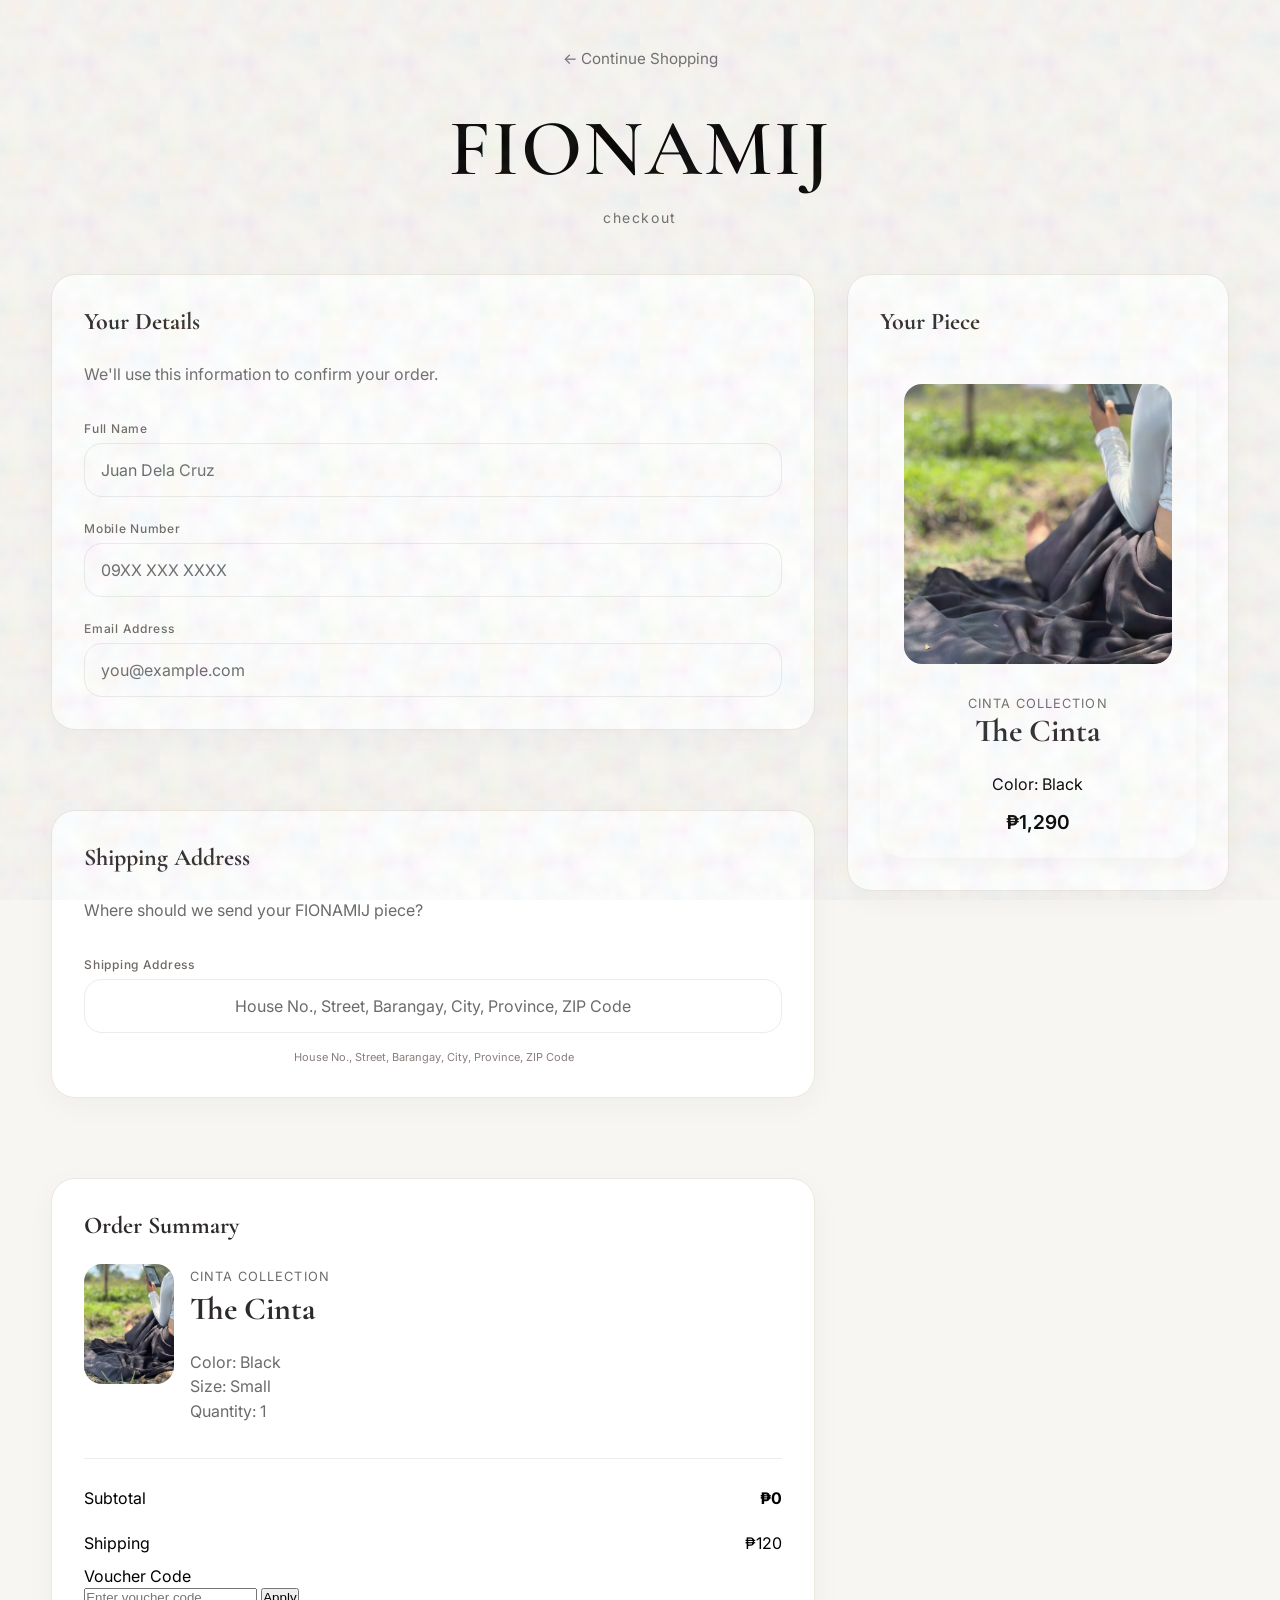
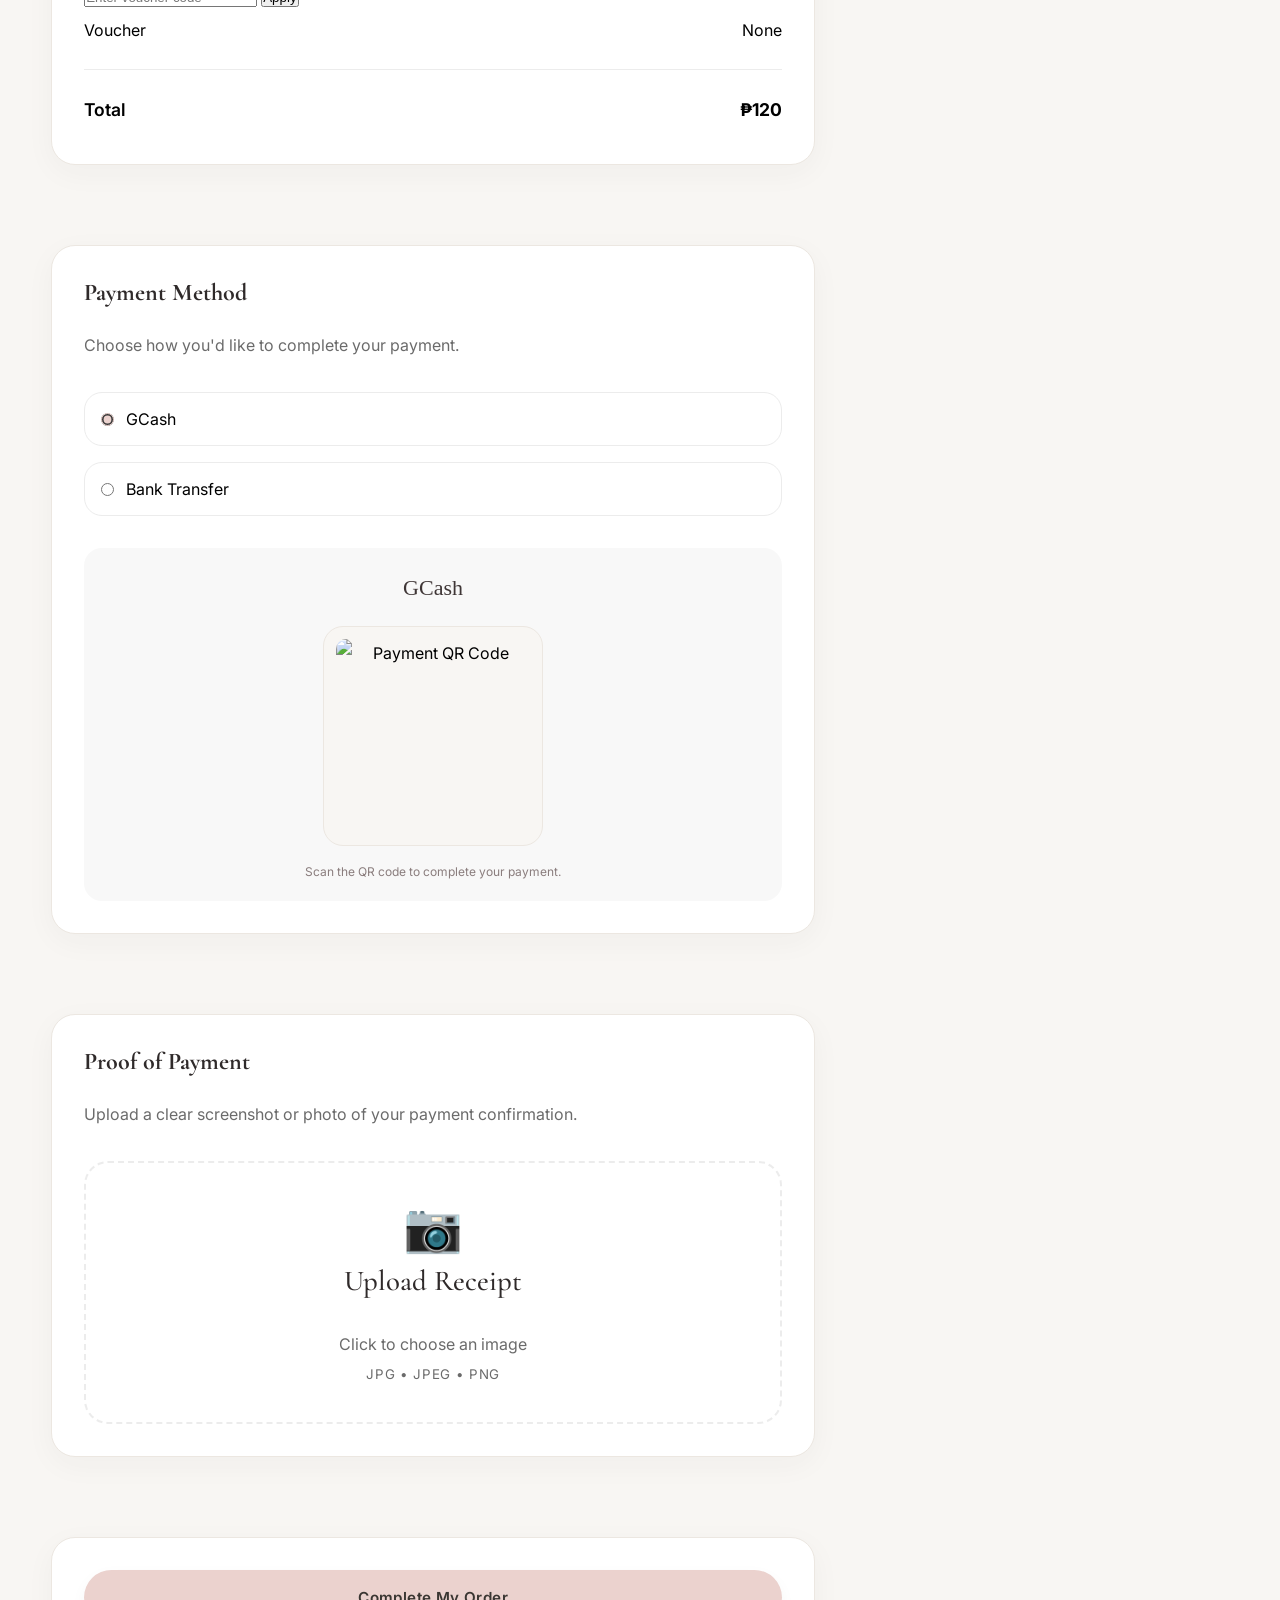
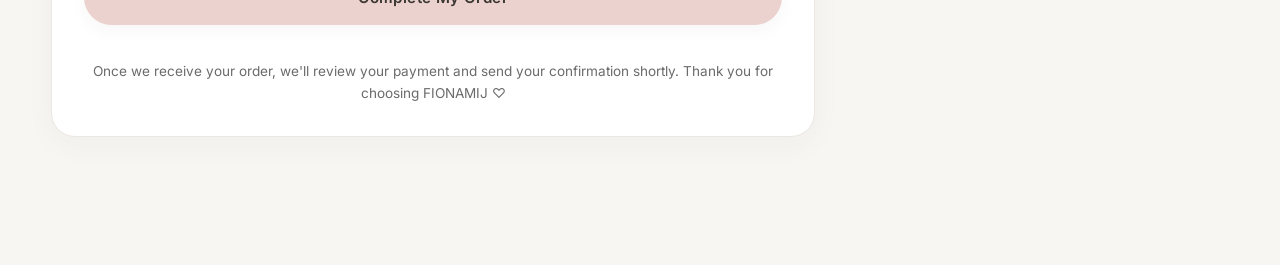
==== commit 8d40bac6: "Fionamij: Shipping fee added" ====
--- a/checkout.html
+++ b/checkout.html
@@ -285,8 +285,8 @@
                                 Shipping
                             </span>
 
-                            <span>
-                                To be calculated
+                            <span id="summary-shipping">
+                                ₱120
                             </span>
 
                         </div>
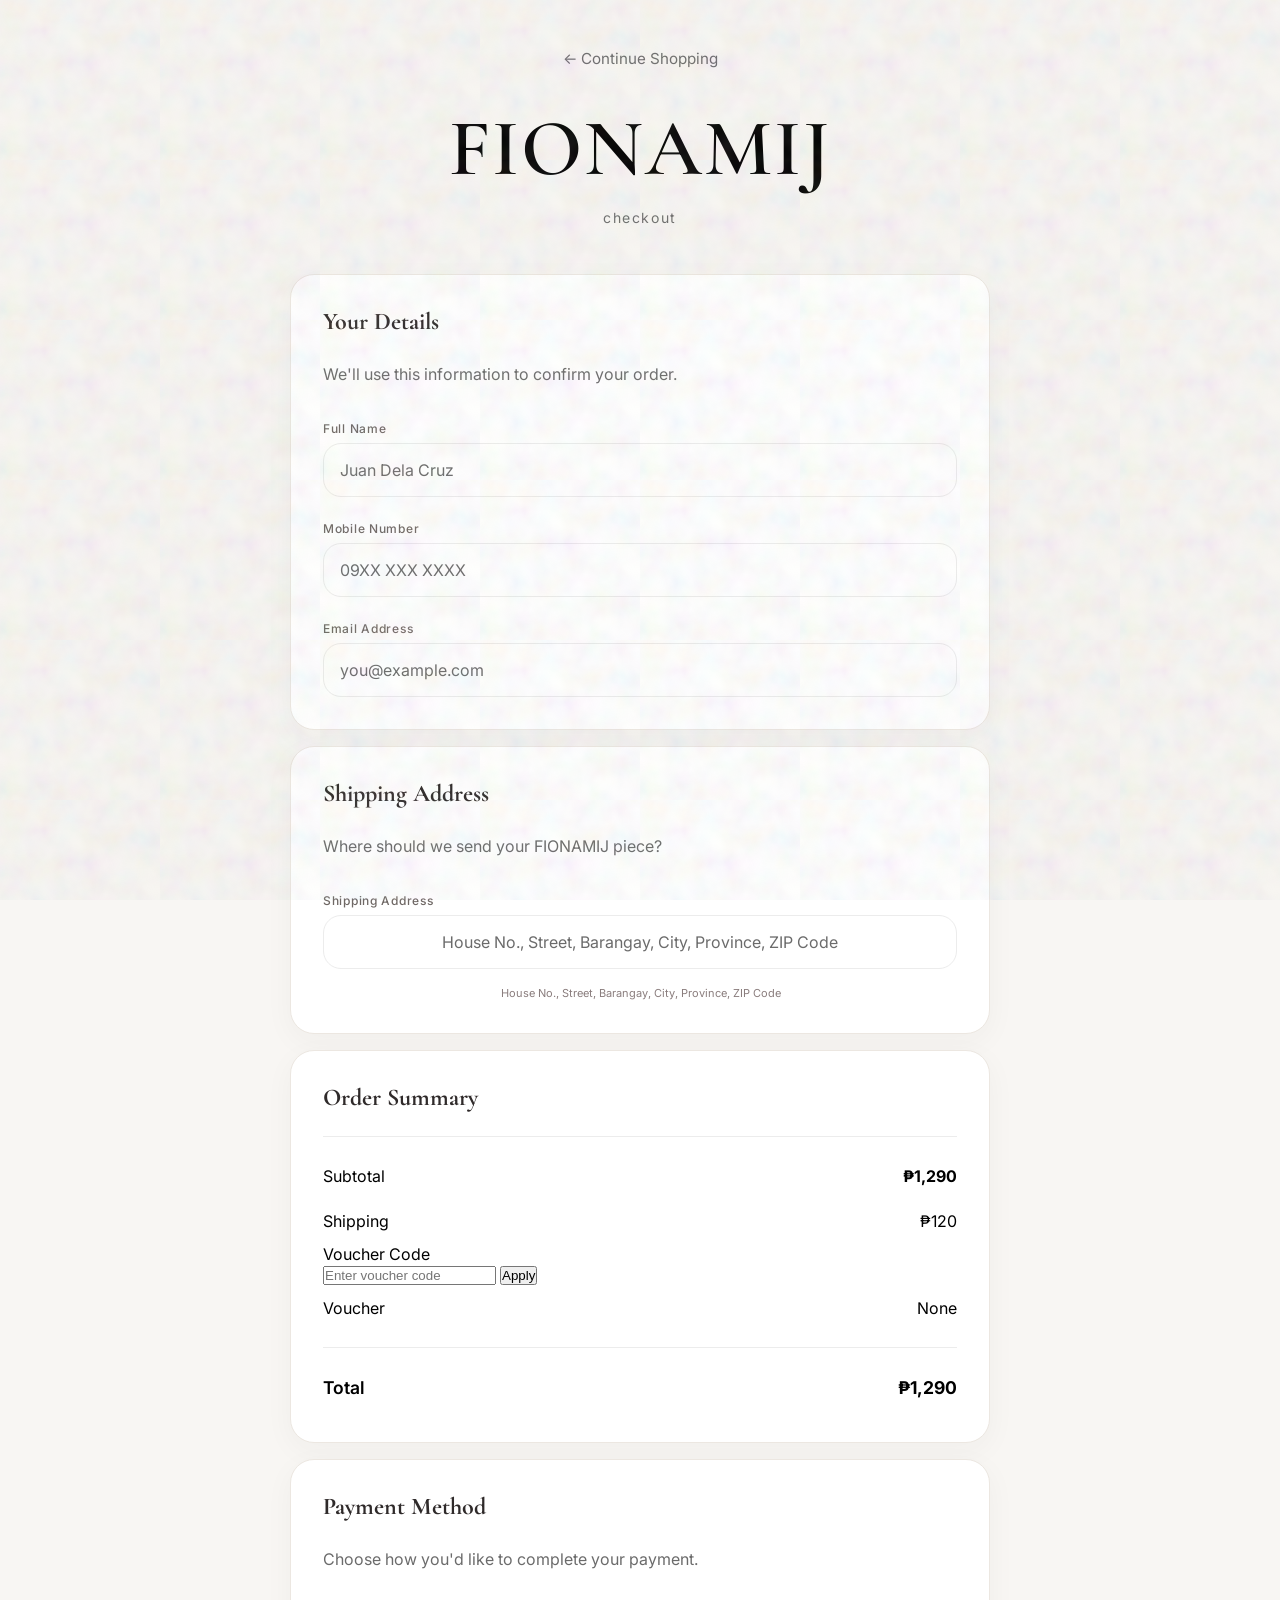
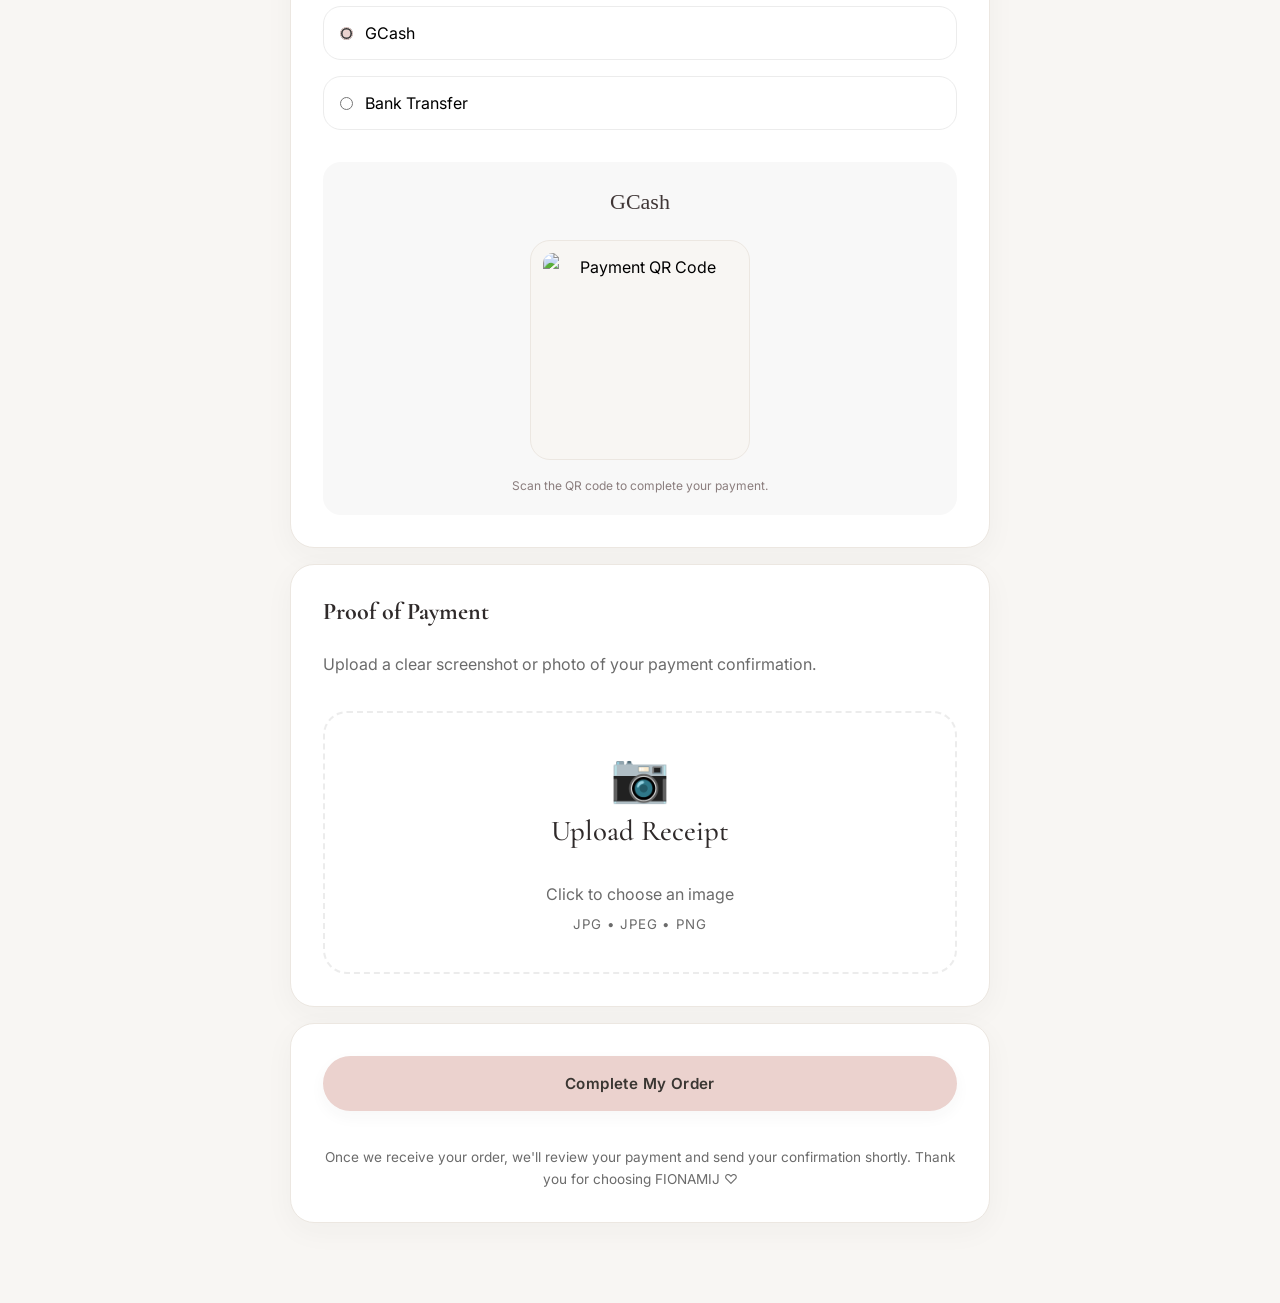
==== commit b69c16b4: "Update FIONAMIJ checkout" ====
--- a/checkout.html
+++ b/checkout.html
@@ -222,47 +222,8 @@
                             Order Summary
                         </h2>
 
-                        <div class="summary-product">
-
-                            <img
-                                id="summary-product-image"
-                                src="assets/images/cinta-black.jpg"
-                                alt="The Cinta"
-                                class="summary-image">
-
-                            <div class="summary-details">
-
-                                <p class="product-collection">
-                                    Cinta Collection
-                                </p>
-
-                                <h3 class="product-name">
-                                    The Cinta
-                                </h3>
-
-                                <p>
-                                    Color:
-                                    <span id="summary-color">
-                                        Black
-                                    </span>
-                                </p>
-
-                                <p>
-                                    Size:
-                                    <span id="summary-size">
-                                        Small
-                                    </span>
-                                </p>
-
-                                <p>
-                                    Quantity:
-                                    <span id="summary-quantity">
-                                        1
-                                    </span>
-                                </p>
-
-                            </div>
-
+                        <div id="checkout-items-list">
+                            <!-- Cart items will be rendered here by checkout.js -->
                         </div>
 
                         <hr>
@@ -528,67 +489,6 @@
 
             </div>
 
-
-            <!-- ======================================
-                SIDEBAR — RIGHT
-                YOUR PIECE
-            ======================================= -->
-
-            <aside class="checkout-sidebar">
-
-                <section class="checkout-section">
-
-                    <div class="checkout-card">
-
-                        <h2 class="section-title">
-                            Your Piece
-                        </h2>
-
-                        <div class="product-summary-card">
-
-                            <div class="product-summary-image">
-
-                                <img
-                                    id="checkout-product-image"
-                                    src="assets/images/cinta-black.jpg"
-                                    alt="The Cinta wrap skirt in Black"
-                                    loading="lazy"
-                                    decoding="async">
-
-                            </div>
-
-                            <div class="product-summary-details">
-
-                                <p class="product-collection">
-                                    Cinta Collection
-                                </p>
-
-                                <h3 class="product-name">
-                                    The Cinta
-                                </h3>
-
-                                <p class="product-color">
-
-                                    Color:
-                                    <span id="checkout-color">
-                                        Black
-                                    </span>
-
-                                </p>
-
-                                <p class="product-price">
-                                    ₱1,290
-                                </p>
-
-                            </div>
-
-                        </div>
-
-                    </div>
-
-                </section>
-
-            </aside>
 
         </div>
        
--- a/assets/css/style.css
+++ b/assets/css/style.css
@@ -2382,4 +2382,403 @@
         font-size: 11px;
     }
 
-}+}
+
+/* =========================================
+   MOBILE SECTION SPACING FIX
+   ========================================= */
+
+@media (max-width: 600px) {
+
+    .collection-section {
+        margin-top: 0 !important;
+        padding-top: 2rem !important;
+    }
+
+    .pieces {
+        margin-top: 0 !important;
+        padding-top: 2rem !important;
+    }
+
+}
+/* =========================================
+   MOBILE HERO IMAGE FIX
+   ========================================= */
+
+@media (max-width: 600px) {
+
+    .hero-image {
+        width: 88vw;
+        max-width: 360px;
+        aspect-ratio: 3 / 4;
+        margin: 0 auto;
+        overflow: hidden;
+    }
+
+    .hero-video {
+        width: 100%;
+        height: 100%;
+        object-fit: cover;
+        display: block;
+    }
+
+    .collection-section {
+        margin-top: 0 !important;
+        padding-top: 1.5rem !important;
+    }
+
+    .collection-cover {
+        width: min(88vw, 360px);
+        margin: 0 auto;
+    }
+
+}
+/* =========================================
+   MOBILE CINTA → PIECES SPACING
+   ========================================= */
+
+@media (max-width: 600px) {
+
+    .pieces {
+        margin-top: 0 !important;
+        padding-top: 3rem !important;
+    }
+
+    .pieces-cta {
+        margin-top: 2rem;
+        margin-bottom: 2rem;
+        padding: 0 1rem;
+    }
+
+    .pieces-cta h3 {
+        white-space: normal;
+        font-size: 1.5rem;
+        line-height: 1.2;
+    }
+
+}
+/* =========================================
+   IPAD / TABLET — REDUCE HERO → CINTA GAP
+   ========================================= */
+
+@media (min-width: 601px) and (max-width: 1024px) {
+
+    .collection-section {
+        margin-top: 0 !important;
+        padding-top: 2rem !important;
+    }
+
+    .collection-cover {
+        margin-top: 0 !important;
+    }
+
+}
+/* =========================================
+   IPAD / TABLET — TIGHTEN SECTION TRANSITION
+   ========================================= */
+
+@media (min-width: 601px) and (max-width: 1024px) {
+
+    .hero {
+        padding-bottom: 1rem !important;
+    }
+
+    .collection-section {
+        margin-top: 0 !important;
+        padding-top: 1rem !important;
+        padding-bottom: 2rem !important;
+    }
+
+}
+/* =========================================
+   IPAD — CINTA → PIECES SPACING
+   ========================================= */
+
+@media (min-width: 601px) and (max-width: 1024px) {
+
+    .pieces {
+        margin-top: 0 !important;
+        padding-top: 3rem !important;
+    }
+
+    .pieces-cta {
+        margin-top: 2rem;
+        margin-bottom: 2rem;
+    }
+
+    .pieces-cta h3 {
+        white-space: normal;
+        line-height: 1.2;
+    }
+
+}
+/* =========================================
+   IPAD — PIECES PRODUCT CARD
+   ========================================= */
+
+@media (min-width: 601px) and (max-width: 1024px) {
+
+    .pieces-grid {
+        width: min(100%, 420px);
+        margin: 0 auto;
+    }
+
+    .piece-card {
+        width: 100%;
+        margin: 0 auto;
+    }
+
+    .piece-image {
+        width: 100%;
+        margin: 0 auto;
+    }
+
+}
+/* =========================================
+   IPAD — PRODUCT OPTIONS
+   ========================================= */
+
+@media (min-width: 601px) and (max-width: 1024px) {
+
+    .piece-options {
+        width: 100%;
+        max-width: 360px;
+        margin: 0 auto;
+    }
+
+    .piece-colors {
+        justify-content: center;
+        gap: 1.25rem;
+    }
+
+    .color-swatch {
+        width: 26px;
+        height: 26px;
+    }
+
+    .size-options {
+        justify-content: center;
+        gap: 10px;
+        flex-wrap: wrap;
+    }
+
+    .size-btn {
+        padding: 8px 16px;
+    }
+
+}
+/* =========================================
+   IPAD — SELECT PIECE BUTTON
+   ========================================= */
+
+@media (min-width: 601px) and (max-width: 1024px) {
+
+    .piece-options .primary-btn {
+        display: block;
+        width: min(100%, 320px);
+        margin: 1.5rem auto 0;
+        text-align: center;
+    }
+
+}
+/* =========================================
+   IPAD — PIECES BOTTOM SPACING
+   ========================================= */
+
+@media (min-width: 601px) and (max-width: 1024px) {
+
+    .pieces {
+        padding-bottom: 4rem !important;
+    }
+
+    .pieces-grid {
+        margin-bottom: 2rem;
+    }
+
+}
+/* =========================================
+   IPAD — FINAL PIECES ALIGNMENT
+   ========================================= */
+
+@media (min-width: 601px) and (max-width: 1024px) {
+
+    .pieces {
+        width: 100%;
+        box-sizing: border-box;
+    }
+
+    .pieces-intro {
+        max-width: 600px;
+        margin-left: auto;
+        margin-right: auto;
+        text-align: center;
+    }
+
+    .pieces-cta {
+        width: 100%;
+        max-width: 600px;
+        margin-left: auto;
+        margin-right: auto;
+        text-align: center;
+    }
+
+    .pieces-grid {
+        width: min(100%, 420px);
+        margin-left: auto;
+        margin-right: auto;
+    }
+
+}
+/* =========================================
+   MOBILE — FINAL SPACING & ALIGNMENT
+   ========================================= */
+
+@media (max-width: 600px) {
+
+    .pieces {
+        width: 100%;
+        box-sizing: border-box;
+        padding-left: 1rem;
+        padding-right: 1rem;
+    }
+
+    .pieces-intro,
+    .pieces-cta {
+        width: 100%;
+        margin-left: auto;
+        margin-right: auto;
+        text-align: center;
+    }
+
+    .pieces-grid {
+        width: 100%;
+        max-width: 360px;
+        margin-left: auto;
+        margin-right: auto;
+    }
+
+    .piece-card {
+        width: 100%;
+        margin-left: auto;
+        margin-right: auto;
+    }
+
+    .piece-options {
+        width: 100%;
+        max-width: 360px;
+        margin-left: auto;
+        margin-right: auto;
+    }
+
+    .pieces .primary-btn {
+        width: min(100%, 320px);
+        margin-left: auto;
+        margin-right: auto;
+    }
+
+}
+/* =========================================
+   DESKTOP — FINAL SPACING & ALIGNMENT
+   ========================================= */
+
+@media (min-width: 1025px) {
+
+    .hero {
+        width: 100%;
+        box-sizing: border-box;
+    }
+
+    .collection-section,
+    .pieces {
+        width: 100%;
+        box-sizing: border-box;
+    }
+
+    .collection-cover {
+        margin-left: auto;
+        margin-right: auto;
+    }
+
+    .pieces-intro,
+    .pieces-cta {
+        margin-left: auto;
+        margin-right: auto;
+        text-align: center;
+    }
+
+    .pieces-grid {
+        margin-left: auto;
+        margin-right: auto;
+    }
+
+}
+/* =========================================
+   UAT-FEATURE-001 — QUANTITY SELECTOR
+   ========================================= */
+
+.piece-quantity {
+    margin: 1rem auto 1.5rem;
+    text-align: center;
+}
+
+.piece-quantity .option-label {
+    margin-bottom: 0.5rem;
+}
+
+.quantity-control {
+    display: flex;
+    align-items: center;
+    justify-content: center;
+    gap: 1rem;
+}
+
+.quantity-btn {
+    width: 36px;
+    height: 36px;
+    border: 1px solid rgba(0, 0, 0, 0.15);
+    border-radius: 50%;
+    background: transparent;
+    font-size: 20px;
+    line-height: 1;
+    cursor: pointer;
+}
+
+.quantity-value {
+    min-width: 24px;
+    text-align: center;
+    font-size: 16px;
+}
+
+/* ==========================================
+   CHECKOUT LAYOUT — SINGLE COLUMN
+========================================== */
+
+@media (min-width: 992px) {
+    .checkout-layout {
+        display: grid;
+        grid-template-columns: minmax(0, 1fr);
+        gap: 0;
+    }
+
+    .checkout-main {
+        grid-column: 1 / -1;
+        width: 100%;
+        max-width: 700px;
+        margin-inline: auto;
+        min-width: 0;
+    }
+}
+
+/* CHECKOUT — REDUCE SPACE BETWEEN SECTIONS */
+
+.checkout-page .checkout-layout {
+    row-gap: 1rem;
+}
+
+.checkout-page .checkout-section {
+    margin-bottom: 0;
+}
+
+.checkout-page .checkout-main {
+    gap: 1rem;
+}
